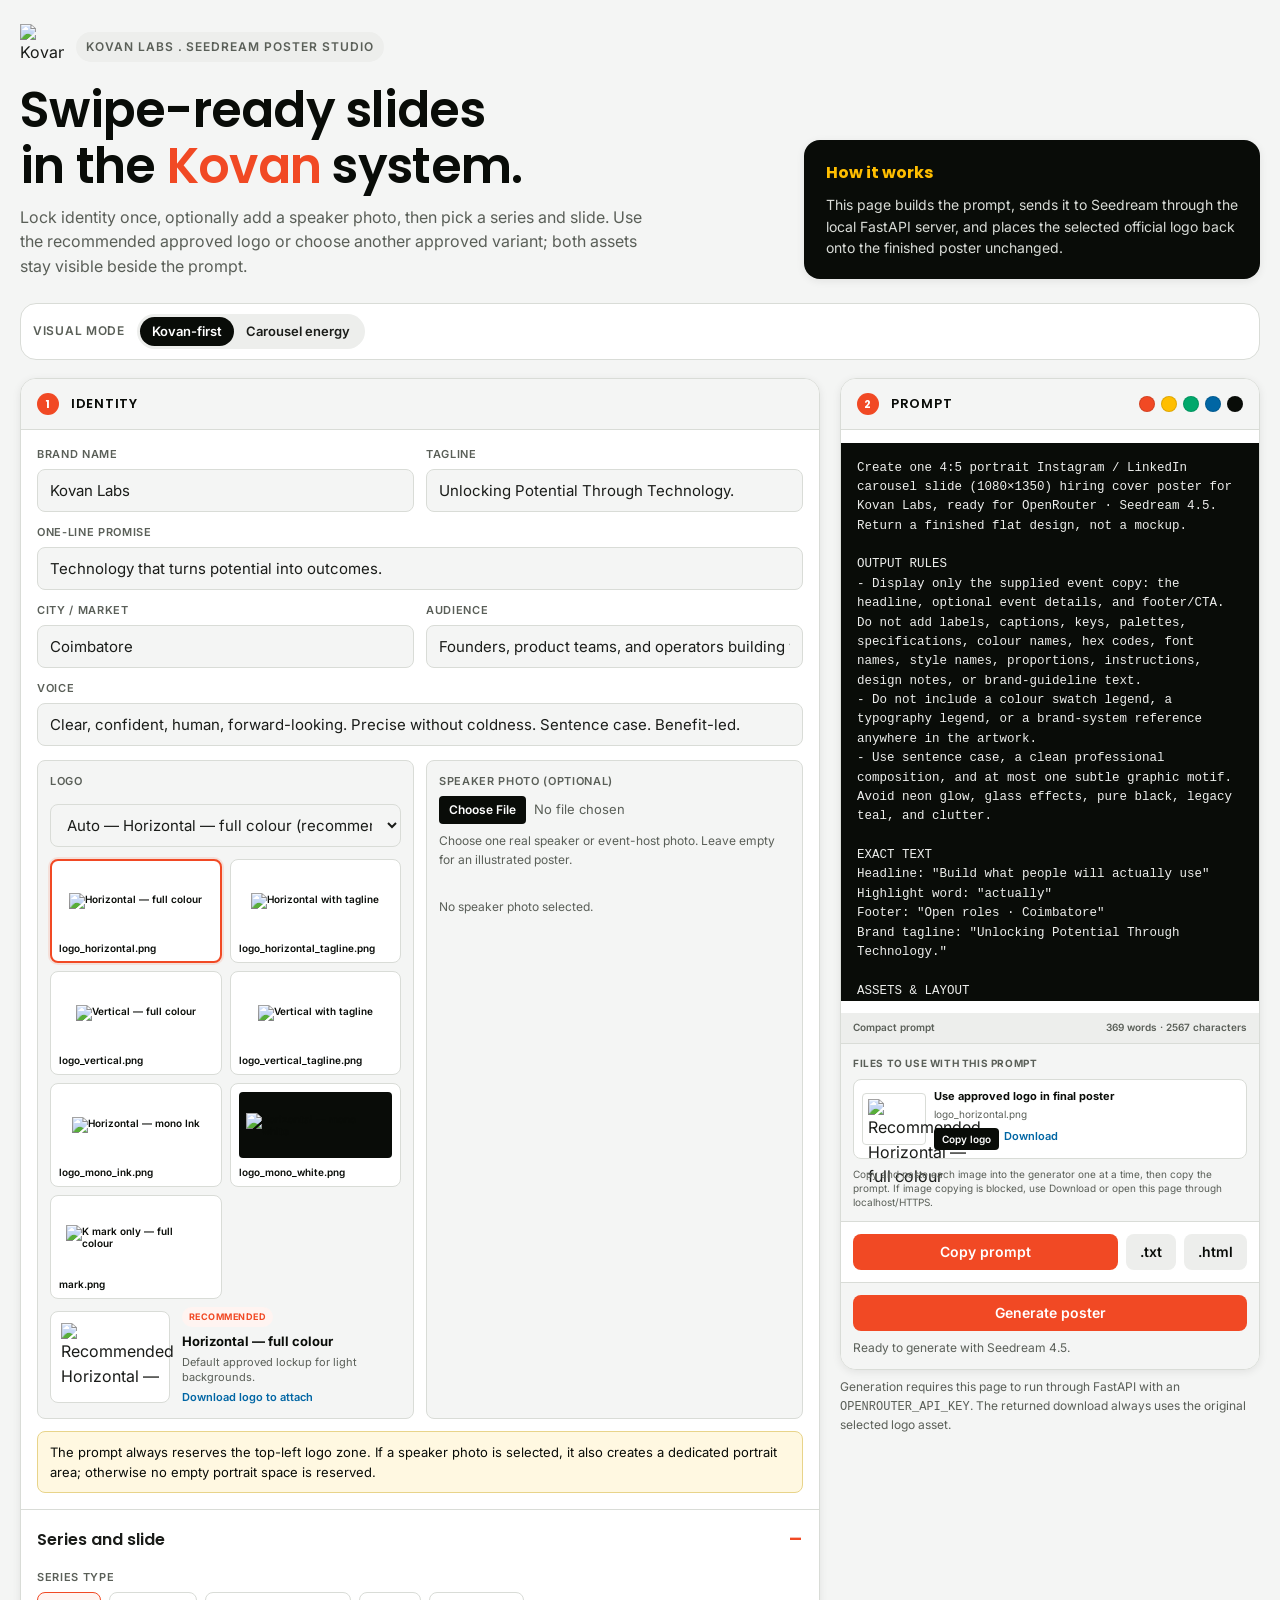
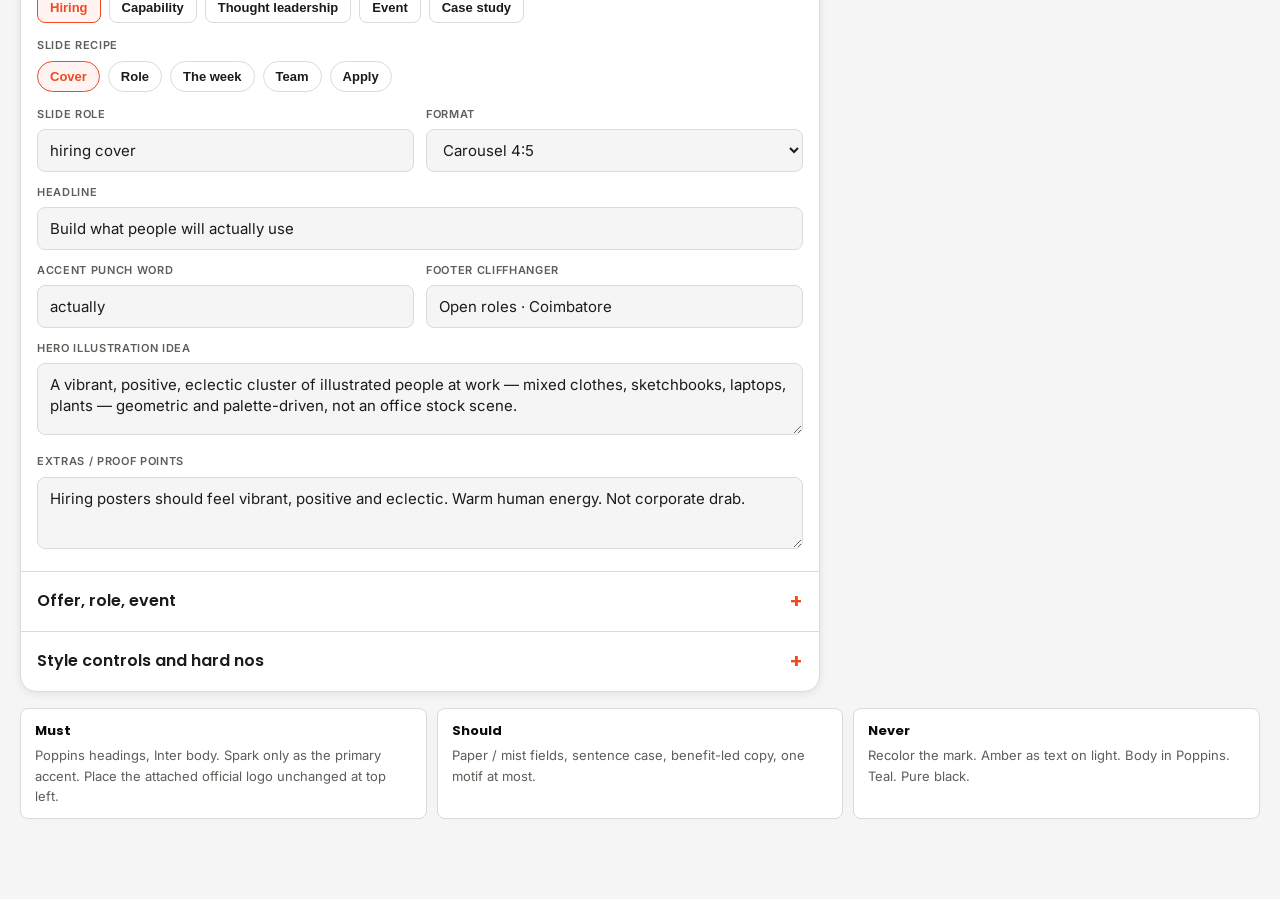
==== Kovan_PromptGen.html @ 09692da0 "Prevent Seedream from rendering brand specifications" ====
<!DOCTYPE html>
<html lang="en">
<head>
  <meta charset="UTF-8" />
  <meta name="viewport" content="width=device-width, initial-scale=1.0" />
  <title>Kovan Labs · Prompt Studio</title>
  <link rel="preconnect" href="https://fonts.googleapis.com" />
  <link rel="preconnect" href="https://fonts.gstatic.com" crossorigin />
  <link href="https://fonts.googleapis.com/css2?family=Inter:wght@400;500;600&family=Poppins:wght@600;700&display=swap" rel="stylesheet" />
  <style>
    :root {
      --spark:#F14924; --amber:#FFBE00; --jade:#00A86B; --cobalt:#0066A4;
      --ink:#090C08; --paper:#FFFFFF; --mist:#F4F5F4; --field:#EDEEEC;
      --line:#D9DCD7; --grey:#5A5F58; --greyl:#9AA09A; --body:#1A1C19;
      --radius-sm:4px; --radius-md:8px; --radius-lg:16px; --radius-pill:999px;
      --shadow:0 2px 8px rgba(9,12,8,0.08);
      --font-display:"Poppins","Segoe UI",system-ui,-apple-system,Arial,sans-serif;
      --font-body:"Inter","Segoe UI",system-ui,-apple-system,Arial,sans-serif;
    }
    * { box-sizing: border-box; }
    html, body { margin: 0; padding: 0; }
    body {
      font-family: var(--font-body);
      background: var(--mist);
      color: var(--body);
      line-height: 1.55;
      min-height: 100vh;
    }
    h1,h2,h3,h4 { font-family: var(--font-display); font-weight: 600; color: var(--ink); line-height: 1.15; letter-spacing: -0.015em; }
    .wrap { max-width: 1280px; margin: 0 auto; padding: 24px 20px 80px; }

    header.hero {
      display: grid;
      grid-template-columns: 1.5fr .9fr;
      gap: 24px;
      align-items: end;
      margin-bottom: 24px;
    }
    .brand-row { display: flex; align-items: center; gap: 12px; margin-bottom: 12px; }
    .brand-logo { width: 44px; height: 46px; display: block; object-fit: contain; flex: 0 0 auto; }
    .eyebrow {
      display: inline-flex; align-items: center; gap: 8px;
      background: var(--field); color: var(--grey);
      font-weight: 600; font-size: 12px; letter-spacing: .08em;
      text-transform: uppercase; padding: 6px 10px; border-radius: var(--radius-pill);
    }
    h1 { font-size: clamp(32px, 4.6vw, 49px); margin: 8px 0 10px; }
    h1 em { font-style: normal; color: var(--spark); }
    .lede { color: var(--grey); max-width: 640px; font-size: 16px; margin: 0; }
    .hero-card {
      background: var(--ink); color: var(--paper);
      border-radius: var(--radius-lg); padding: 20px 22px; box-shadow: var(--shadow);
    }
    .hero-card strong { color: var(--amber); font-family: var(--font-display); }
    .hero-card p { margin: 8px 0 0; color: #D9DCD7; font-size: 14px; }

    .mode-bar {
      display: flex; flex-wrap: wrap; gap: 8px; align-items: center;
      background: var(--paper); border: 1px solid var(--line);
      border-radius: var(--radius-lg); padding: 10px 12px; margin-bottom: 18px;
    }
    .mode-bar span.label { font-size: 12px; font-weight: 600; letter-spacing: .06em; text-transform: uppercase; color: var(--grey); margin-right: 4px; }
    .seg { display: inline-flex; background: var(--field); border-radius: var(--radius-pill); padding: 3px; }
    .seg button {
      border: 0; background: transparent; color: var(--body);
      font: 600 13px/1 var(--font-body); padding: 8px 12px;
      border-radius: var(--radius-pill); cursor: pointer;
    }
    .seg button.active { background: var(--ink); color: var(--paper); }

    .layout { display: grid; grid-template-columns: 1fr 420px; gap: 20px; align-items: start; }
    .panel {
      background: var(--paper); border: 1px solid var(--line);
      border-radius: var(--radius-lg); box-shadow: var(--shadow); overflow: hidden;
    }
    .panel-h {
      display: flex; justify-content: space-between; align-items: center;
      padding: 14px 16px; border-bottom: 1px solid var(--line); background: var(--mist);
    }
    .panel-h h2 { margin: 0; font-size: 13px; letter-spacing: .06em; text-transform: uppercase; }
    .step {
      background: var(--spark); color: var(--paper);
      width: 22px; height: 22px; border-radius: 50%;
      display: inline-grid; place-items: center;
      font-size: 11px; font-weight: 700; margin-right: 8px;
    }
    .body { padding: 16px; }
    .grid-2 { display: grid; grid-template-columns: 1fr 1fr; gap: 12px; }
    .grid-3 { display: grid; grid-template-columns: 1fr 1fr 1fr; gap: 12px; }
    .span-2 { grid-column: span 2; }

    label {
      display: block; font-size: 11px; font-weight: 600;
      letter-spacing: .06em; text-transform: uppercase; color: var(--grey); margin-bottom: 6px;
    }
    input[type="text"], input[type="url"], textarea, select {
      width: 100%; border: 1px solid var(--line); background: var(--mist);
      border-radius: var(--radius-md); padding: 10px 12px;
      font: 15px/1.4 var(--font-body); color: var(--body); outline: none;
    }
    textarea { min-height: 72px; resize: vertical; }
    input:focus, textarea:focus, select:focus { border-color: var(--cobalt); box-shadow: 0 0 0 3px rgba(0,102,164,.12); }

    .chips { display: flex; flex-wrap: wrap; gap: 8px; }
    .chip {
      border: 1px solid var(--line); background: var(--paper);
      border-radius: var(--radius-pill); padding: 7px 12px;
      font-size: 13px; font-weight: 600; cursor: pointer; color: var(--body);
    }
    .chip.active, .chip:hover { border-color: var(--spark); color: var(--spark); background: #FFF4F1; }
    .chip.series { border-radius: var(--radius-md); }

    details.section { border-top: 1px solid var(--line); }
    details.section > summary {
      list-style: none; cursor: pointer; padding: 14px 16px;
      font-family: var(--font-display); font-weight: 600; display: flex;
      justify-content: space-between; align-items: center;
    }
    details.section > summary::-webkit-details-marker { display: none; }
    details.section > summary::after { content: "+"; color: var(--spark); font-size: 20px; }
    details.section[open] > summary::after { content: "–"; }
    details.section .pad { padding: 0 16px 16px; }

    .sticky { position: sticky; top: 16px; }
    .prompt-box {
      background: var(--ink); color: #EDEEEC;
      padding: 16px; font-family: ui-monospace, SFMono-Regular, Menlo, Consolas, monospace;
      font-size: 12.5px; line-height: 1.55; white-space: pre-wrap;
      min-height: 360px; max-height: 62vh; overflow: auto;
    }
    .prompt-meta {
      display: flex; justify-content: space-between; gap: 12px; padding: 7px 12px;
      background: var(--field); color: var(--grey); font-size: 10px; font-weight: 600;
    }
    .actions { display: flex; gap: 8px; padding: 12px; border-top: 1px solid var(--line); background: var(--paper); }
    button.btn {
      border: 0; border-radius: var(--radius-md); padding: 11px 14px;
      font: 600 14px/1 var(--font-body); cursor: pointer;
    }
    .btn-primary { background: var(--spark); color: var(--paper); flex: 1; }
    .btn-ghost { background: var(--field); color: var(--ink); }
    .btn-primary.copied { background: var(--jade); }
    .hint { font-size: 12px; color: var(--grey); margin-top: 8px; }

    .swatches { display: flex; gap: 6px; }
    .swatch { width: 16px; height: 16px; border-radius: 50%; border: 1px solid rgba(9,12,8,.12); }
    .asset-grid { display: grid; grid-template-columns: 1fr 1fr; gap: 12px; margin-top: 14px; }
    .asset-card {
      border: 1px solid var(--line); background: var(--mist);
      border-radius: var(--radius-md); padding: 12px;
    }
    .asset-card input[type="file"] {
      width: 100%; font: 13px/1.4 var(--font-body); color: var(--grey);
    }
    .asset-card input[type="file"]::file-selector-button {
      border: 0; border-radius: var(--radius-sm); background: var(--ink);
      color: var(--paper); padding: 8px 10px; margin-right: 8px;
      font: 600 12px/1 var(--font-body); cursor: pointer;
    }
    .recommended-logo { display: grid; grid-template-columns: 120px 1fr; gap: 12px; margin-top: 8px; align-items: center; }
    .logo-select { margin-top: 8px; }
    .recommended-logo-preview {
      height: 92px; display: grid; place-items: center; padding: 10px;
      border: 1px solid var(--line); border-radius: var(--radius-md); background: var(--paper);
    }
    .recommended-logo-preview.dark { background: var(--ink); }
    .recommended-logo-preview img { display: block; max-width: 100%; max-height: 68px; object-fit: contain; }
    .logo-gallery {
      display: grid; grid-template-columns: repeat(2, minmax(0, 1fr));
      gap: 8px; margin-top: 12px;
    }
    .logo-card {
      min-width: 0; min-height: 104px; display: grid; grid-template-rows: 66px auto;
      gap: 7px; align-items: center; padding: 8px; border: 1px solid var(--line);
      border-radius: var(--radius-md); background: var(--paper); color: var(--ink);
      font: 600 10px/1.25 var(--font-body); text-align: left; cursor: pointer;
    }
    .logo-card:hover { border-color: var(--grey); }
    .logo-card.active { border: 2px solid var(--spark); padding: 7px; box-shadow: 0 0 0 2px rgba(241,73,36,.12); }
    .logo-card-visual {
      width: 100%; height: 66px; display: grid; place-items: center;
      padding: 7px; border-radius: var(--radius-sm); background: var(--paper); overflow: hidden;
    }
    .logo-card.dark .logo-card-visual { background: var(--ink); }
    .logo-card img { display: block; max-width: 100%; max-height: 52px; object-fit: contain; }
    .logo-card span { overflow-wrap: anywhere; }
    .recommended-logo-copy { display: grid; gap: 4px; }
    .recommended-logo-copy strong { color: var(--ink); font-size: 13px; }
    .recommended-logo-copy small { color: var(--grey); font-size: 11px; line-height: 1.35; }
    .asset-link { color: var(--cobalt); font-size: 11px; font-weight: 600; text-decoration: none; }
    .asset-link:hover { text-decoration: underline; }
    .recommendation-badge {
      width: fit-content; background: #FFF4F1; color: var(--spark); border-radius: var(--radius-pill);
      padding: 3px 7px; font-size: 9px; font-weight: 700; letter-spacing: .05em; text-transform: uppercase;
    }
    .asset-help { color: var(--grey); font-size: 12px; margin: 8px 0 0; }
    .asset-preview {
      display: flex; flex-wrap: wrap; gap: 8px; align-items: center;
      min-height: 48px; margin-top: 10px;
    }
    .asset-preview img {
      width: 64px; height: 48px; object-fit: contain; background: var(--paper);
      border: 1px solid var(--line); border-radius: var(--radius-sm); padding: 4px;
    }
    .asset-name {
      max-width: 180px; overflow: hidden; text-overflow: ellipsis;
      white-space: nowrap; font-size: 11px; color: var(--grey);
    }
    .asset-thumb { display: grid; gap: 3px; justify-items: start; }
    .clear-asset {
      border: 1px solid var(--line); background: var(--paper); color: var(--grey);
      border-radius: var(--radius-sm); padding: 7px 9px; margin-top: 8px;
      font: 600 11px/1 var(--font-body); cursor: pointer;
    }
    .clear-asset:hover { border-color: var(--spark); color: var(--spark); }
    .clear-asset[hidden] { display: none; }
    .prompt-assets { padding: 12px; background: var(--mist); border-top: 1px solid var(--line); }
    .prompt-assets-h { margin-bottom: 8px; color: var(--grey); font-size: 10px; font-weight: 700; letter-spacing: .06em; text-transform: uppercase; }
    .prompt-asset-row { display: grid; grid-template-columns: repeat(auto-fit, minmax(190px, 1fr)); gap: 8px; }
    .prompt-asset {
      display: grid; grid-template-columns: 64px 1fr; gap: 8px; align-items: center;
      min-width: 0; padding: 8px; background: var(--paper); border: 1px solid var(--line); border-radius: var(--radius-md);
    }
    .prompt-asset[hidden] { display: none; }
    .prompt-asset-preview {
      width: 64px; height: 52px; display: grid; place-items: center; padding: 5px;
      background: var(--paper); border: 1px solid var(--line); border-radius: var(--radius-sm);
    }
    .prompt-asset-preview.dark { background: var(--ink); }
    .prompt-asset-preview img { display: block; width: 100%; height: 100%; object-fit: contain; }
    .prompt-asset-copy { min-width: 0; display: grid; gap: 2px; }
    .prompt-asset-copy b { color: var(--ink); font-size: 11px; }
    .prompt-asset-copy span, .prompt-asset-copy small {
      overflow: hidden; text-overflow: ellipsis; white-space: nowrap; color: var(--grey); font-size: 10px;
    }
    .asset-actions { display: flex; flex-wrap: wrap; gap: 5px; margin-top: 3px; }
    .copy-image-btn {
      border: 0; border-radius: var(--radius-sm); background: var(--ink); color: var(--paper);
      padding: 6px 8px; font: 600 10px/1 var(--font-body); cursor: pointer;
    }
    .copy-image-btn.copied { background: var(--jade); }
    .copy-image-btn.failed { background: var(--spark); }
    .clipboard-hint { margin: 8px 0 0; color: var(--grey); font-size: 10px; line-height: 1.4; }
    .generate-panel { border-top: 1px solid var(--line); padding: 12px; background: var(--mist); }
    .generate-btn { width: 100%; }
    .generate-btn:disabled { opacity: .65; cursor: wait; }
    .generate-status { margin: 8px 0 0; color: var(--grey); font-size: 12px; }
    .generate-status.error { color: #B42318; }
    .generate-status.success { color: var(--cobalt); }
    .generated-result { margin-top: 12px; padding: 12px; border: 1px solid var(--line); border-radius: var(--radius-md); background: var(--paper); }
    .generated-result[hidden] { display: none; }
    .generated-result img { display: block; width: 100%; max-height: 65vh; object-fit: contain; background: var(--ink); border-radius: var(--radius-sm); }
    .generated-meta { margin-top: 8px; color: var(--grey); font-size: 11px; }
    .generated-actions { display: flex; gap: 8px; margin-top: 12px; }
    .generated-actions .btn { flex: 1; }
    .rules {
      display: grid; grid-template-columns: 1fr 1fr 1fr; gap: 10px; margin-top: 16px;
    }
    .rule {
      background: var(--paper); border: 1px solid var(--line); border-radius: var(--radius-md);
      padding: 12px 14px; font-size: 13px; color: var(--grey);
    }
    .rule b { display: block; color: var(--ink); font-family: var(--font-display); margin-bottom: 4px; }
    .notice {
      background: #FFF8E1; border: 1px solid #E8D48A; color: var(--ink);
      border-radius: var(--radius-md); padding: 10px 12px; font-size: 13px; margin-top: 12px;
    }

    body.energy { background:
      radial-gradient(900px 420px at 0% -10%, rgba(241,73,36,.10), transparent 50%),
      radial-gradient(700px 360px at 100% 0%, rgba(255,190,0,.14), transparent 46%),
      var(--mist);
    }

    @media (max-width: 980px) {
      header.hero, .layout, .grid-2, .grid-3, .rules, .asset-grid { grid-template-columns: 1fr; }
      .prompt-asset-row { grid-template-columns: 1fr; }
      .span-2 { grid-column: auto; }
      .sticky { position: static; }
    }
  </style>
</head>
<body>
  <div class="wrap">
    <header class="hero">
      <div>
        <div class="brand-row">
          <img class="brand-logo" src="/brand-assets/logo_vertical.png" alt="Kovan Labs" />
          <span class="eyebrow"> KOVAN LABS . Seedream poster studio</span>
        </div>
        <h1>Swipe-ready slides<br>in the <em>Kovan</em> system.</h1>
        <p class="lede">Lock identity once, optionally add a speaker photo, then pick a series and slide. Use the recommended approved logo or choose another approved variant; both assets stay visible beside the prompt.</p>
      </div>
      <div class="hero-card">
        <strong>How it works</strong>
        <p>This page builds the prompt, sends it to Seedream through the local FastAPI server, and places the selected official logo back onto the finished poster unchanged.</p>
      </div>
    </header>

    <div class="mode-bar">
      <span class="label">Visual mode</span>
      <div class="seg" id="modeSeg">
        <button type="button" class="active" data-mode="kovan">Kovan-first</button>
        <button type="button" data-mode="energy">Carousel energy</button>
      </div>
    </div>

    <div class="layout">
      <form id="studio" class="panel" autocomplete="off">
        <div class="panel-h"><h2><span class="step">1</span> Identity</h2></div>
        <div class="body">
          <div class="grid-2">
            <div>
              <label>Brand name</label>
              <input name="brand" type="text" value="Kovan Labs" />
            </div>
            <div>
              <label>Tagline</label>
              <input name="tagline" type="text" value="Unlocking Potential Through Technology." />
            </div>
            <div class="span-2">
              <label>One-line promise</label>
              <input name="promise" type="text" value="Technology that turns potential into outcomes." />
            </div>
            <div>
              <label>City / market</label>
              <input name="city" type="text" value="Coimbatore" />
            </div>
            <div>
              <label>Audience</label>
              <input name="audience" type="text" value="Founders, product teams, and operators building with technology" />
            </div>
            <div class="span-2">
              <label>Voice</label>
              <input name="personality" type="text" value="Clear, confident, human, forward-looking. Precise without coldness. Sentence case. Benefit-led." />
            </div>
          </div>
          <div class="asset-grid">
            <div class="asset-card">
              <label for="logoChoice">Logo</label>
              <select class="logo-select" id="logoChoice" name="logoChoice">
                <option value="auto">Auto recommendation</option>
                <option value="horizontal">Horizontal — full colour</option>
                <option value="horizontal-tagline">Horizontal with tagline — full colour</option>
                <option value="vertical">Vertical — full colour</option>
                <option value="vertical-tagline">Vertical with tagline — full colour</option>
                <option value="mono-ink">Horizontal — mono Ink</option>
                <option value="mono-white">Horizontal — mono white</option>
                <option value="mark">K mark only — full colour</option>
              </select>
              <div class="logo-gallery" id="logoGallery" aria-label="Approved Kovan Labs logos"></div>
              <div class="recommended-logo">
                <div class="recommended-logo-preview" id="recommendedLogoPreview">
                  <img id="recommendedLogoImage" alt="Recommended Kovan Labs logo" />
                </div>
                <div class="recommended-logo-copy">
                  <span class="recommendation-badge" id="logoSelectionBadge">Auto-selected</span>
                  <strong id="recommendedLogoName">Square logo</strong>
                  <small id="recommendedLogoReason">Best contrast on the light Kovan-first logo zone.</small>
                  <a class="asset-link" id="recommendedLogoDownload" download>Download logo to attach</a>
                </div>
              </div>
            </div>
            <div class="asset-card">
              <label for="speakerPhoto">Speaker photo (optional)</label>
              <input id="speakerPhoto" name="speakerPhoto" type="file" accept="image/*" />
              <p class="asset-help">Choose one real speaker or event-host photo. Leave empty for an illustrated poster.</p>
              <div class="asset-preview" id="speakerPreview"><span class="asset-help">No speaker photo selected.</span></div>
              <button class="clear-asset" id="clearSpeakerBtn" type="button" hidden>Remove speaker photo</button>
            </div>
          </div>
          <div class="notice">The prompt always reserves the top-left logo zone. If a speaker photo is selected, it also creates a dedicated portrait area; otherwise no empty portrait space is reserved.</div>
        </div>

        <details class="section" open>
          <summary>Series and slide</summary>
          <div class="pad">
            <label>Series type</label>
            <div class="chips" id="series"></div>
            <label style="margin-top:14px">Slide recipe</label>
            <div class="chips" id="presets"></div>
            <div class="grid-2" style="margin-top:14px">
              <div>
                <label>Slide role</label>
                <input name="role" type="text" />
              </div>
              <div>
                <label>Format</label>
                <select name="format">
                  <option value="4:5 portrait Instagram / LinkedIn carousel slide (1080×1350)">Carousel 4:5</option>
                  <option value="1:1 square LinkedIn / Instagram post (1080×1080)">Square 1:1</option>
                  <option value="9:16 vertical story / reel cover (1080×1920)">Story 9:16</option>
                  <option value="A3 portrait poster">Print poster</option>
                </select>
              </div>
              <div class="span-2">
                <label>Headline</label>
                <input name="headline" type="text" />
              </div>
              <div>
                <label>Accent punch word</label>
                <input name="punch" type="text" />
              </div>
              <div>
                <label>Footer cliffhanger</label>
                <input name="footer" type="text" />
              </div>
              <div class="span-2">
                <label>Hero illustration idea</label>
                <textarea name="illustration"></textarea>
              </div>
              <div class="span-2">
                <label>Extras / proof points</label>
                <textarea name="extras"></textarea>
              </div>
            </div>
          </div>
        </details>

        <details class="section">
          <summary>Offer, role, event</summary>
          <div class="pad">
            <div class="grid-2">
              <div><label>Role / product / case</label><input name="host" type="text" placeholder="Staff engineer · Coimbatore" /></div>
              <div><label>Date</label><input name="date" type="text" placeholder="12 September" /></div>
              <div><label>Time</label><input name="time" type="text" placeholder="4 PM IST" /></div>
              <div><label>Venue / workplace</label><input name="venue" type="text" placeholder="Kovan Labs, Coimbatore" /></div>
              <div><label>Offer / scarcity</label><input name="price" type="text" placeholder="Open roles · rolling" /></div>
              <div><label>URL / handle</label><input name="url" type="text" placeholder="kovanlabs.com" /></div>
              <div class="span-2"><label>Language</label>
                <select name="language">
                  <option value="English headlines only, sentence case">English only</option>
                  <option value="English headlines with a light South-Indian urban tone">English, South-Indian tone</option>
                  <option value="bilingual English + Tamil short phrases, still Latin-script safe for image models">English + Tamil phrases</option>
                </select>
              </div>
            </div>
          </div>
        </details>

        <details class="section">
          <summary>Style controls and hard nos</summary>
          <div class="pad">
            <div class="grid-2">
              <div>
                <label>Target tool</label>
                <select name="tool">
                  <option value="Grok Imagine">Grok Imagine</option>
                  <option value="ChatGPT / DALL·E">ChatGPT / DALL·E</option>
                  <option value="Midjourney">Midjourney</option>
                  <option value="Generic image model">Generic</option>
                  <option value="OpenRouter · Seedream 4.5" selected>OpenRouter · Seedream 4.5</option>
                </select>
              </div>
              <div>
                <label>Motif</label>
                <select name="motif">
                  <option value="low-opacity four-color dot-wave (sine of Spark, Amber, Jade, Cobalt dots) behind content">Dot-wave</option>
                  <option value="concentric Amber rings with a small Spark four-point starburst">Rings / sparkle</option>
                  <option value="geometric Ink emblem as a quiet editorial accent">Emblem</option>
                  <option value="one small Spark 4-point starburst as a highlight only">Single spark</option>
                  <option value="no motif — solid paper, mist or Ink panels only">None</option>
                </select>
              </div>
              <div class="span-2">
                <label>Hard nos</label>
                <input name="nos" type="text" value="no legacy teal, no pure black, no stock handshake, no lightbulb, no rocket, no neon glow, no glassmorphism, no photoreal crowd, no poster-on-a-wall mockup, no reconstructed or recolored logo" />
              </div>
            </div>
          </div>
        </details>
      </form>

      <aside class="sticky">
        <div class="panel">
          <div class="panel-h">
            <h2><span class="step">2</span> Prompt</h2>
            <div class="swatches">
              <div class="swatch" style="background:#F14924"></div>
              <div class="swatch" style="background:#FFBE00"></div>
              <div class="swatch" style="background:#00A86B"></div>
              <div class="swatch" style="background:#0066A4"></div>
              <div class="swatch" style="background:#090C08"></div>
            </div>
          </div>
          <pre class="prompt-box" id="output">Fill the form to generate a prompt.</pre>
          <div class="prompt-meta"><span>Compact prompt</span><span id="promptStats" aria-live="polite"></span></div>
          <div class="prompt-assets">
            <div class="prompt-assets-h">Files to use with this prompt</div>
            <div class="prompt-asset-row">
              <div class="prompt-asset">
                <div class="prompt-asset-preview" id="promptLogoPreview"><img id="promptLogoImage" alt="Recommended logo" /></div>
                <div class="prompt-asset-copy">
                  <b>Use approved logo in final poster</b>
                  <span id="promptLogoName">kovan_logo_square.jpg</span>
                  <div class="asset-actions">
                    <button class="copy-image-btn" id="copyLogoBtn" type="button">Copy logo</button>
                    <a class="asset-link" id="promptLogoDownload" download>Download</a>
                  </div>
                </div>
              </div>
              <div class="prompt-asset" id="promptSpeakerAsset" hidden>
                <div class="prompt-asset-preview"><img id="promptSpeakerImage" alt="Selected speaker" /></div>
                <div class="prompt-asset-copy">
                  <b>Attach to image model</b>
                  <span id="promptSpeakerName"></span>
                  <div class="asset-actions">
                    <button class="copy-image-btn" id="copySpeakerBtn" type="button">Copy speaker</button>
                  </div>
                </div>
              </div>
            </div>
            <p class="clipboard-hint">Copy and paste each image into the generator one at a time, then copy the prompt. If image copying is blocked, use Download or open this page through localhost/HTTPS.</p>
          </div>
          <div class="actions">
            <button type="button" class="btn btn-primary" id="copyBtn">Copy prompt</button>
            <button type="button" class="btn btn-ghost" id="downloadBtn">.txt</button>
            <button type="button" class="btn btn-ghost" id="pageBtn">.html</button>
          </div>
          <div class="generate-panel">
            <button type="button" class="btn btn-primary generate-btn" id="generateBtn">Generate poster</button>
            <p class="generate-status" id="generateStatus" role="status" aria-live="polite">Ready to generate with Seedream 4.5.</p>
            <div class="generated-result" id="generatedResult" hidden>
              <img id="generatedPoster" alt="Generated Kovan Labs poster" />
              <div class="generated-meta" id="generatedMeta"></div>
              <div class="generated-actions">
                <button type="button" class="btn btn-primary" id="downloadPosterBtn">Download PNG</button>
                <button type="button" class="btn btn-ghost" id="regenerateBtn">Generate again</button>
              </div>
            </div>
          </div>
        </div>
        <p class="hint">Generation requires this page to run through FastAPI with an <code>OPENROUTER_API_KEY</code>. The returned download always uses the original selected logo asset.</p>
      </aside>
    </div>

    <div class="rules">
      <div class="rule"><b>Must</b>Poppins headings, Inter body. Spark only as the primary accent. Place the attached official logo unchanged at top left.</div>
      <div class="rule"><b>Should</b>Paper / mist fields, sentence case, benefit-led copy, one motif at most.</div>
      <div class="rule"><b>Never</b>Recolor the mark. Amber as text on light. Body in Poppins. Teal. Pure black.</div>
    </div>
  </div>

  <script>
    const embeddedLogos = Object.freeze({
      "square-light": "[data-uri]",
      "horizontal-white": "[data-uri]",
      "vertical-white": "[data-uri]"
    });

    const logoInventory = {
      "horizontal": {
        file: "logo_horizontal.png",
        name: "Horizontal — full colour",
        reason: "Default approved lockup for light backgrounds.",
        use: "a clean Paper #FFFFFF zone",
        dark: false,
        sourceUrl: "/brand-assets/logo_horizontal.png"
      },
      "horizontal-tagline": {
        file: "logo_horizontal_tagline.png",
        name: "Horizontal with tagline",
        reason: "Approved lockup for covers, footers, and formal uses.",
        use: "a clean Paper #FFFFFF zone",
        dark: false,
        sourceUrl: "/brand-assets/logo_horizontal_tagline.png"
      },
      "vertical": {
        file: "logo_vertical.png",
        name: "Vertical — full colour",
        reason: "Approved lockup for square and centred contexts.",
        use: "a clean Paper #FFFFFF zone",
        dark: false,
        sourceUrl: "/brand-assets/logo_vertical.png"
      },
      "vertical-tagline": {
        file: "logo_vertical_tagline.png",
        name: "Vertical with tagline",
        reason: "Approved vertical lockup with the brand tagline.",
        use: "a clean Paper #FFFFFF zone",
        dark: false,
        sourceUrl: "/brand-assets/logo_vertical_tagline.png"
      },
      "mono-ink": {
        file: "logo_mono_ink.png",
        name: "Horizontal — mono Ink",
        reason: "Approved single-colour lockup when full colour cannot be used.",
        use: "a clean Paper #FFFFFF zone",
        dark: false,
        sourceUrl: "/brand-assets/logo_mono_ink.png"
      },
      "mono-white": {
        file: "logo_mono_white.png",
        name: "Horizontal — mono white",
        reason: "Approved white lockup for Ink or dark backgrounds.",
        use: "a clean Ink #090C08 zone",
        dark: true,
        sourceUrl: "/brand-assets/logo_mono_white.png"
      },
      "mark": {
        file: "mark.png",
        name: "K mark only — full colour",
        reason: "Approved mark for compact spaces.",
        use: "a clean Paper #FFFFFF zone",
        dark: false,
        sourceUrl: "/brand-assets/mark.png"
      }
    };

    const seriesPack = {
      hiring: {
        label: "Hiring",
        energy: true,
        presets: [
          { id: "h-cover", label: "Cover", role: "hiring cover",
            headline: "Build what people will actually use", punch: "actually",
            footer: "Open roles · Coimbatore",
            illustration: "A vibrant, positive, eclectic cluster of illustrated people at work — mixed clothes, sketchbooks, laptops, plants — geometric and palette-driven, not an office stock scene.",
            extras: "Hiring posters should feel vibrant, positive and eclectic. Warm human energy. Not corporate drab." },
          { id: "h-role", label: "Role", role: "role snapshot",
            headline: "Staff engineer who ships with the team", punch: "ships",
            footer: "What the week looks like",
            illustration: "Illustrated engineer at a standing desk, cable-tidy geometry, small Spark starburst on a shipping ticket.",
            extras: "Vibrant, positive, eclectic hiring energy." },
          { id: "h-week", label: "The week", role: "culture",
            headline: "Mornings on the problem. Afternoons on the craft.", punch: "craft",
            footer: "Who you'll sit with",
            illustration: "Split day: mist panel with sketches in the morning, amber ticket of a shipped build in the afternoon.",
            extras: "Vibrant, positive, eclectic." },
          { id: "h-people", label: "Team", role: "team",
            headline: "A small room with a high bar and a kind floor", punch: "kind",
            footer: "How to apply",
            illustration: "Three illustrated colleagues around a low table, mixed ages and styles, no photoreal faces.",
            extras: "Vibrant, positive, eclectic hiring poster." },
          { id: "h-cta", label: "Apply", role: "hiring CTA",
            headline: "If this sounds like your kind of room, write to us", punch: "write",
            footer: "kovanlabs.com/careers",
            illustration: "Typographic slide with a single flying ticket and a Spark starburst. No crowd.",
            extras: "Vibrant, positive, eclectic. URL large." }
        ]
      },
      capability: {
        label: "Capability",
        presets: [
          { id: "c-cover", label: "Cover", role: "capability cover",
            headline: "Turn a messy workflow into a system you can run", punch: "system",
            footer: "How we work",
            illustration: "Geometric assembly of modules locking into a clean path. Palette-only. No generic cloud icons.",
            extras: "" },
          { id: "c-problem", label: "Problem", role: "problem",
            headline: "Most teams drown in tools and still miss the decision", punch: "decision",
            footer: "What we change",
            illustration: "Illustrated operator facing a wall of muted grey panels; one Spark panel is the decision.",
            extras: "" },
          { id: "c-approach", label: "Approach", role: "approach",
            headline: "We design the loop, then we build the product inside it", punch: "loop",
            footer: "What you leave with",
            illustration: "Quiet Ink emblem and a circular loop of four tiles echoing the mark.",
            extras: "" },
          { id: "c-proof", label: "Proof", role: "proof",
            headline: "Weeks, not quarters, to something people can touch", punch: "touch",
            footer: "See a case",
            illustration: "Hand holding a simple device frame with a geometric K-adjacent interface. Flat, not a 3D mockup.",
            extras: "" }
        ]
      },
      thought: {
        label: "Thought leadership",
        presets: [
          { id: "t-hook", label: "Hook", role: "opener",
            headline: "AI is not the product. The decision is.", punch: "decision",
            footer: "A point of view from Coimbatore",
            illustration: "Illustrated person looking through a simple geometric lens toward a single Spark tile.",
            extras: "" },
          { id: "t-tension", label: "Tension", role: "tension",
            headline: "More model does not mean more clarity", punch: "clarity",
            footer: "What we do instead",
            illustration: "Stacked grey bars of 'more' crossed by one short Ink line labeled by composition as the point.",
            extras: "" },
          { id: "t-insight", label: "Insight", role: "insight",
            headline: "Lock the outcome before you pick the stack", punch: "outcome",
            footer: "A practice you can steal",
            illustration: "Amber ticket stamped over a mist field. Restrained motif.",
            extras: "" },
          { id: "t-close", label: "Close", role: "close",
            headline: "Potential only counts when it ships", punch: "ships",
            footer: "Unlocking Potential Through Technology.",
            illustration: "Rings / sparkle field at low opacity. Plenty of paper.",
            extras: "Tagline with the period." }
        ]
      },
      event: {
        label: "Event",
        presets: [
          { id: "e-cover", label: "Cover", role: "event cover",
            headline: "A working session, not a keynote marathon", punch: "working",
            footer: "Limited seats · Coimbatore",
            illustration: "Illustrated host at a simple table with a laptop and water glass. Color blocks, not a stage photo.",
            extras: "Date, venue and URL on the footer." },
          { id: "e-who", label: "Who", role: "audience",
            headline: "Built for people who have to take it back to work on Monday", punch: "Monday",
            footer: "What's on the table",
            illustration: "Illustrated attendee with a notebook, walking. Motion as simple geometric dashes.",
            extras: "" },
          { id: "e-agenda", label: "Agenda", role: "agenda",
            headline: "One problem. Three hours. A thing you can reuse.", punch: "reuse",
            footer: "Meet the room",
            illustration: "Three stacked mist cards, one Spark underline on the last.",
            extras: "" },
          { id: "e-cta", label: "Save a seat", role: "registration",
            headline: "Save your seat in Coimbatore", punch: "seat",
            footer: "One last step",
            illustration: "Giant typographic date and time on an Ink field. Amber footer bar.",
            extras: "Scarcity line." }
        ]
      },
      casestudy: {
        label: "Case study",
        presets: [
          { id: "s-cover", label: "Cover", role: "case cover",
            headline: "From a stalled ops queue to a daily decision loop", punch: "daily",
            footer: "A Kovan Labs build",
            illustration: "Before / after as two geometric panels — cluttered field vs. a short Jade path.",
            extras: "Client unnamed unless provided." },
          { id: "s-challenge", label: "Challenge", role: "challenge",
            headline: "The work was happening. The signal was not.", punch: "signal",
            footer: "What we built",
            illustration: "Illustrated operator lost in grey tickets; one Cobalt ticket circled.",
            extras: "" },
          { id: "s-build", label: "Build", role: "build",
            headline: "We shipped the loop the team would actually open", punch: "open",
            footer: "What moved",
            illustration: "Simple product frames in a row, Spark on the active one.",
            extras: "" },
          { id: "s-result", label: "Result", role: "result",
            headline: "Same team. Faster calls. Fewer tools in the way.", punch: "Faster",
            footer: "Want a look at the method?",
            illustration: "Quiet Jade growth mark and a short numeral reserved as a type overlay.",
            extras: "Do not invent fake metrics." }
        ]
      }
    };

    const form = document.getElementById("studio");
    const output = document.getElementById("output");
    const promptStats = document.getElementById("promptStats");
    const seriesWrap = document.getElementById("series");
    const presetWrap = document.getElementById("presets");
    let currentSeries = "hiring";
    let currentPresetId = "h-cover";
    let visualMode = "kovan";
    let logoChoice = "auto";
    let speakerPhoto = null;
    let speakerObjectUrl = "";

    const speakerInput = document.getElementById("speakerPhoto");
    const logoChoiceSelect = document.getElementById("logoChoice");
    const logoGallery = document.getElementById("logoGallery");
    const logoSelectionBadge = document.getElementById("logoSelectionBadge");
    const speakerPreview = document.getElementById("speakerPreview");
    const clearSpeakerBtn = document.getElementById("clearSpeakerBtn");
    const recommendedLogoPreview = document.getElementById("recommendedLogoPreview");
    const recommendedLogoImage = document.getElementById("recommendedLogoImage");
    const recommendedLogoName = document.getElementById("recommendedLogoName");
    const recommendedLogoReason = document.getElementById("recommendedLogoReason");
    const recommendedLogoDownload = document.getElementById("recommendedLogoDownload");
    const promptLogoPreview = document.getElementById("promptLogoPreview");
    const promptLogoImage = document.getElementById("promptLogoImage");
    const promptLogoName = document.getElementById("promptLogoName");
    const promptLogoDownload = document.getElementById("promptLogoDownload");
    const promptSpeakerAsset = document.getElementById("promptSpeakerAsset");
    const promptSpeakerImage = document.getElementById("promptSpeakerImage");
    const promptSpeakerName = document.getElementById("promptSpeakerName");
    const copyLogoBtn = document.getElementById("copyLogoBtn");
    const copySpeakerBtn = document.getElementById("copySpeakerBtn");
    const generateBtn = document.getElementById("generateBtn");
    const regenerateBtn = document.getElementById("regenerateBtn");
    const generateStatus = document.getElementById("generateStatus");
    const generatedResult = document.getElementById("generatedResult");
    const generatedPoster = document.getElementById("generatedPoster");
    const generatedMeta = document.getElementById("generatedMeta");
    const downloadPosterBtn = document.getElementById("downloadPosterBtn");
    let compositedPosterDataUrl = "";

    function field(name) {
      const el = form.elements[name];
      return el ? String(el.value || "").trim() : "";
    }

    function autoRecommendedLogoKey() {
      return visualMode === "energy" ? "horizontal-tagline" : "horizontal";
    }

    function activeLogo() {
      const key = logoChoice === "auto" ? autoRecommendedLogoKey() : logoChoice;
      return logoInventory[key] || logoInventory[autoRecommendedLogoKey()];
    }

    function updateRecommendedLogo() {
      const recommended = logoInventory[autoRecommendedLogoKey()];
      const logo = activeLogo();
      logoChoiceSelect.options[0].textContent = `Auto — ${recommended.name} (recommended)`;
      [recommendedLogoPreview, promptLogoPreview].forEach(el => el.classList.toggle("dark", logo.dark));
      [recommendedLogoImage, promptLogoImage].forEach(image => {
        image.src = logo.sourceUrl || logo.dataUri;
        image.alt = `${logoChoice === "auto" ? "Recommended" : "Selected"} ${logo.name}`;
      });
      logoSelectionBadge.textContent = logoChoice === "auto" ? "Recommended" : "Manual choice";
      recommendedLogoName.textContent = logo.name;
      recommendedLogoReason.textContent = logoChoice === "auto"
        ? logo.reason
        : `Selected manually. Auto recommendation: ${recommended.name}.`;
      promptLogoName.textContent = logo.file;
      [recommendedLogoDownload, promptLogoDownload].forEach(link => {
        link.href = logo.sourceUrl || logo.dataUri;
        link.download = logo.file;
      });
      renderLogoGallery();
    }

    function renderLogoGallery() {
      const selectedKey = logoChoice === "auto" ? autoRecommendedLogoKey() : logoChoice;
      logoGallery.innerHTML = "";
      Object.entries(logoInventory).forEach(([key, logo]) => {
        const card = document.createElement("button");
        card.type = "button";
        card.className = `logo-card${logo.dark ? " dark" : ""}${key === selectedKey ? " active" : ""}`;
        card.setAttribute("aria-pressed", key === selectedKey ? "true" : "false");
        card.title = `Select ${logo.file}`;

        const visual = document.createElement("span");
        visual.className = "logo-card-visual";
        const image = document.createElement("img");
        image.src = logo.sourceUrl;
        image.alt = logo.name;
        visual.appendChild(image);

        const label = document.createElement("span");
        label.textContent = logo.file;
        card.append(visual, label);
        card.addEventListener("click", () => {
          logoChoice = key;
          logoChoiceSelect.value = key;
          render();
        });
        logoGallery.appendChild(card);
      });
    }

    async function imageAsPngBlob(image) {
      if (!image.complete || !image.naturalWidth) await image.decode();
      const canvas = document.createElement("canvas");
      canvas.width = image.naturalWidth;
      canvas.height = image.naturalHeight;
      const context = canvas.getContext("2d");
      context.drawImage(image, 0, 0);
      return new Promise((resolve, reject) => {
        canvas.toBlob(blob => blob ? resolve(blob) : reject(new Error("Image conversion failed")), "image/png");
      });
    }

    async function copyImage(image, button, idleLabel) {
      button.disabled = true;
      button.textContent = "Copying…";
      button.classList.remove("copied", "failed");
      try {
        if (!window.ClipboardItem || !navigator.clipboard?.write) throw new Error("Image clipboard unavailable");
        const blob = await imageAsPngBlob(image);
        await navigator.clipboard.write([new ClipboardItem({ "image/png": blob })]);
        button.textContent = "Copied";
        button.classList.add("copied");
      } catch (error) {
        button.textContent = "Copy blocked";
        button.classList.add("failed");
        button.title = "This browser blocked image copying. Use the Download link or open the page on localhost/HTTPS.";
      } finally {
        setTimeout(() => {
          button.disabled = false;
          button.textContent = idleLabel;
          button.classList.remove("copied", "failed");
        }, 1800);
      }
    }

    function cleanFileName(file) {
      return file.name.replace(/[\r\n]/g, " ");
    }

    function renderSpeakerPreview() {
      if (speakerObjectUrl) URL.revokeObjectURL(speakerObjectUrl);
      speakerObjectUrl = "";
      speakerPreview.replaceChildren();
      if (!speakerPhoto) {
        speakerPreview.innerHTML = '<span class="asset-help">No speaker photo selected.</span>';
        clearSpeakerBtn.hidden = true;
        promptSpeakerAsset.hidden = true;
        promptSpeakerImage.removeAttribute("src");
        promptSpeakerName.textContent = "";
        return;
      }

      const item = document.createElement("div");
      item.className = "asset-thumb";
      const image = document.createElement("img");
      speakerObjectUrl = URL.createObjectURL(speakerPhoto);
      image.src = speakerObjectUrl;
      image.alt = "Selected speaker photo preview";
      const name = document.createElement("span");
      name.className = "asset-name";
      name.textContent = cleanFileName(speakerPhoto);
      item.append(image, name);
      speakerPreview.appendChild(item);
      promptSpeakerImage.src = speakerObjectUrl;
      promptSpeakerName.textContent = cleanFileName(speakerPhoto);
      promptSpeakerAsset.hidden = false;
      clearSpeakerBtn.hidden = false;
    }

    function readPromptState() {
      const promise = field("promise");
      return {
        brand: field("brand") || "Kovan Labs",
        tagline: field("tagline") || "Unlocking Potential Through Technology.",
        promise,
        city: field("city") || "Coimbatore",
        audience: field("audience"),
        personality: field("personality"),
        role: field("role") || "carousel slide",
        format: field("format"),
        headline: field("headline") || promise,
        punch: field("punch") || "potential",
        footer: field("footer") || "Swipe",
        illustration: field("illustration"),
        extras: field("extras"),
        host: field("host"),
        date: field("date"),
        time: field("time"),
        venue: field("venue"),
        price: field("price"),
        url: field("url"),
        language: field("language"),
        tool: field("tool"),
        motif: field("motif"),
        nos: field("nos"),
        seriesKey: currentSeries,
        seriesLabel: seriesPack[currentSeries].label,
        visualMode,
        logo: activeLogo(),
        speakerName: speakerPhoto ? cleanFileName(speakerPhoto) : ""
      };
    }

    function buildContentBlock(state) {
      const exactText = [
        `Headline: "${state.headline}"`,
        `Highlight word: "${state.punch}"`,
        `Footer: "${state.footer}"`,
        state.tagline && `Brand tagline: "${state.tagline}"`
      ].filter(Boolean);
      const details = [
        state.host && `Subject / role: ${state.host}`,
        state.date && `Date: ${state.date}`,
        state.time && `Time: ${state.time}`,
        state.venue && `Venue / workplace: ${state.venue}`,
        state.price && `Offer / scarcity: ${state.price}`,
        state.url && `URL / handle: ${state.url}`
      ].filter(Boolean);
      return `EXACT TEXT
${exactText.concat(details).join("\n")}`;
    }

    function buildAssetLayoutBlock(state) {
      const speakerRule = state.speakerName
        ? `- Speaker: place the attached "${state.speakerName}" on the right, using about 35–40% of the canvas. Preserve identity and natural proportions; keep the face clear and do not overlap the logo, headline or footer.`
        : "- No speaker photo is supplied. Do not reserve a portrait frame, silhouette or empty photo area.";
      return `ASSETS & LAYOUT
- Leave a clean, completely blank top-left logo safe zone approximately 28% of the canvas wide and 18% high. Nothing may sit behind, under, beside, or overlap this zone—not text, pills, borders, shapes, motifs, or illustrations.
- Do not render a logo, company name, wordmark, initials, symbol, placeholder, or brand mark anywhere. The original approved logo is composited after generation.
${speakerRule}
- Keep the headline left/center and footer/CTA at the bottom within safe margins. Return finished poster artwork with the speaker placed when supplied.`;
    }

    function buildStyleBlock(state) {
      const palette = state.visualMode === "energy"
        ? "Campaign energy: a confident dark or light field, strong near-black or white display text, one vivid warm orange-red accent, and no more than two restrained supporting accents."
        : "Kovan-first: a calm warm-white or soft-grey field, dark readable structure, one vivid warm orange-red accent, and no more than two restrained supporting accents.";
      const people = state.speakerName
        ? "The supplied speaker is the only photographic person; simplify supporting character artwork."
        : "If people appear, use flat, geometric contemporary illustration only.";
      const direction = state.extras ? ` Direction: ${state.extras}` : "";
      return `STYLE
${palette}
Bold sentence-case geometric sans-serif heading; simple sans-serif supporting text. ${state.language}. Keep copy brief and legible.
Hero: ${state.illustration || "one clear visual that supports the headline."}
Motif: ${state.motif}. ${people}${direction}`;
    }

    function buildBrandRulesBlock() {
      return `OUTPUT RULES
- Display only the supplied event copy: the headline, optional event details, and footer/CTA. Do not add labels, captions, keys, palettes, specifications, colour names, hex codes, font names, style names, proportions, instructions, design notes, or brand-guideline text.
- Do not include a colour swatch legend, a typography legend, or a brand-system reference anywhere in the artwork.
- Use sentence case, a clean professional composition, and at most one subtle graphic motif. Avoid neon glow, glass effects, pure black, legacy teal, and clutter.`;
    }

    function compactAvoidList(value) {
      return value.split(",")
        .map(rule => rule.trim().replace(/^no\s+/i, ""))
        .filter(Boolean)
        .filter(rule => !/poster-on-a-wall mockup|reconstructed or recolored logo/i.test(rule))
        .join(", ");
    }

    function buildContextBlock(state) {
      const defaults = {
        promise: "Technology that turns potential into outcomes.",
        city: "Coimbatore",
        audience: "Founders, product teams, and operators building with technology",
        personality: "Clear, confident, human, forward-looking. Precise without coldness. Sentence case. Benefit-led."
      };
      const changed = [
        state.promise !== defaults.promise && state.promise && `Promise: ${state.promise}`,
        state.city !== defaults.city && state.city && `Market: ${state.city}`,
        state.audience !== defaults.audience && state.audience && `Audience: ${state.audience}`,
        state.personality !== defaults.personality && state.personality && `Voice: ${state.personality}`
      ].filter(Boolean);
      return changed.length ? `CUSTOM CONTEXT\n${changed.join(" | ")}` : "";
    }

    function buildPrompt(state) {
      const avoid = [
        compactAvoidList(state.nos),
        "tiny/unreadable text, clutter, watermarks, invented facts/metrics, misspelled supplied text"
      ].filter(Boolean).join(", ");
      const sections = [
        `Create one ${state.format} ${state.role} poster for ${state.brand}, ready for ${state.tool}. Return a finished flat design, not a mockup.`,
        buildContextBlock(state),
        buildBrandRulesBlock(),
        buildContentBlock(state),
        buildAssetLayoutBlock(state),
        buildStyleBlock(state),
        `AVOID\n${avoid}.`
      ];
      return sections.filter(Boolean).join("\n\n").replace(/\n{3,}/g, "\n\n").trim();
    }

    function applyPreset(p) {
      currentPresetId = p.id;
      form.elements.role.value = p.role;
      form.elements.headline.value = p.headline;
      form.elements.punch.value = p.punch;
      form.elements.footer.value = p.footer;
      form.elements.illustration.value = p.illustration;
      form.elements.extras.value = p.extras || "";
      [...presetWrap.querySelectorAll(".chip")].forEach(c => c.classList.toggle("active", c.dataset.id === p.id));
      render();
    }

    function renderSeries() {
      seriesWrap.innerHTML = "";
      Object.entries(seriesPack).forEach(([key, s]) => {
        const b = document.createElement("button");
        b.type = "button";
        b.className = "chip series" + (key === currentSeries ? " active" : "");
        b.textContent = s.label;
        b.addEventListener("click", () => {
          currentSeries = key;
          renderSeries();
          renderPresets(true);
        });
        seriesWrap.appendChild(b);
      });
    }

    function renderPresets(reset) {
      const list = seriesPack[currentSeries].presets;
      presetWrap.innerHTML = "";
      list.forEach((p, i) => {
        const b = document.createElement("button");
        b.type = "button";
        b.className = "chip" + ((reset && i === 0) || p.id === currentPresetId ? " active" : "");
        b.dataset.id = p.id;
        b.textContent = p.label;
        b.addEventListener("click", () => applyPreset(p));
        presetWrap.appendChild(b);
      });
      applyPreset(reset ? list[0] : (list.find(p => p.id === currentPresetId) || list[0]));
    }

    function render() {
      if (compositedPosterDataUrl) {
        compositedPosterDataUrl = "";
        generatedResult.hidden = true;
        setGenerationStatus("Inputs changed. Generate again to refresh the poster.");
      }
      updateRecommendedLogo();
      const prompt = buildPrompt(readPromptState());
      const words = prompt.match(/\S+/g)?.length || 0;
      output.textContent = prompt;
      promptStats.textContent = `${words} words · ${prompt.length} characters`;
    }

    function aspectRatioForFormat(value) {
      if (value.startsWith("4:5")) return "4:5";
      if (value.startsWith("1:1")) return "1:1";
      if (value.startsWith("9:16")) return "9:16";
      return "3:4";
    }

    function loadImage(src) {
      return new Promise((resolve, reject) => {
        const image = new Image();
        image.onload = () => resolve(image);
        image.onerror = () => reject(new Error("Could not load generated image or logo."));
        image.src = src;
      });
    }

    async function compositePoster(generatedDataUrl) {
      const logo = activeLogo();
      const [poster, logoImage] = await Promise.all([loadImage(generatedDataUrl), loadImage(logo.sourceUrl || logo.dataUri)]);
      const canvas = document.createElement("canvas");
      canvas.width = poster.naturalWidth;
      canvas.height = poster.naturalHeight;
      const context = canvas.getContext("2d");
      context.drawImage(poster, 0, 0);

      const margin = Math.max(24, Math.round(canvas.width * 0.035));
      const maxLogoWidth = Math.round(canvas.width * 0.22);
      const maxLogoHeight = Math.round(canvas.height * 0.11);
      const scale = Math.min(
        1,
        maxLogoWidth / logoImage.naturalWidth,
        maxLogoHeight / logoImage.naturalHeight
      );
      const drawWidth = Math.round(logoImage.naturalWidth * scale);
      const drawHeight = Math.round(logoImage.naturalHeight * scale);
      // One logo tile is approximately one third of the lockup's shorter edge.
      const clearSpace = Math.max(12, Math.round(Math.min(drawWidth, drawHeight) / 3));
      const drawX = margin;
      const drawY = margin;
      context.fillStyle = logo.dark ? "#090C08" : "#FFFFFF";
      context.fillRect(
        Math.max(0, drawX - clearSpace),
        Math.max(0, drawY - clearSpace),
        drawWidth + clearSpace * 2,
        drawHeight + clearSpace * 2
      );
      context.imageSmoothingEnabled = true;
      context.imageSmoothingQuality = "high";
      context.drawImage(logoImage, drawX, drawY, drawWidth, drawHeight);
      return canvas.toDataURL("image/png");
    }

    function setGenerationStatus(message, state = "") {
      generateStatus.textContent = message;
      generateStatus.className = `generate-status${state ? ` ${state}` : ""}`;
    }

    async function generatePoster() {
      generateBtn.disabled = true;
      regenerateBtn.disabled = true;
      generatedResult.hidden = true;
      setGenerationStatus("Generating poster with Seedream 4.5…");
      const body = new FormData();
      body.append("prompt", output.textContent);
      body.append("aspect_ratio", aspectRatioForFormat(field("format")));
      if (speakerPhoto) body.append("speaker", speakerPhoto, speakerPhoto.name);

      try {
        const response = await fetch("/api/generate", { method: "POST", body });
        let result;
        try { result = await response.json(); } catch { throw new Error("The server returned an invalid response."); }
        if (!response.ok) throw new Error(result.detail || "Poster generation failed.");
        compositedPosterDataUrl = await compositePoster(result.image);
        generatedPoster.src = compositedPosterDataUrl;
        generatedPoster.alt = `${field("brand") || "Kovan Labs"} generated poster`;
        const cost = result.usage?.cost;
        generatedMeta.textContent = cost == null ? "Seedream 4.5 · 2K · logo composited from the approved source asset" : `Seedream 4.5 · 2K · ${Number(cost).toFixed(4)} USD · logo composited from the approved source asset`;
        generatedResult.hidden = false;
        setGenerationStatus("Poster ready.", "success");
      } catch (error) {
        setGenerationStatus(error instanceof Error ? error.message : "Poster generation failed.", "error");
      } finally {
        generateBtn.disabled = false;
        regenerateBtn.disabled = false;
      }
    }

    function downloadPoster() {
      if (!compositedPosterDataUrl) return;
      const safe = (field("brand") || "kovan-labs").toLowerCase().replace(/[^a-z0-9]+/g, "-");
      const role = (field("role") || "poster").toLowerCase().replace(/[^a-z0-9]+/g, "-");
      const link = document.createElement("a");
      link.href = compositedPosterDataUrl;
      link.download = `${safe}-${currentSeries}-${role}.png`;
      link.click();
    }

    document.getElementById("modeSeg").addEventListener("click", (e) => {
      const btn = e.target.closest("button");
      if (!btn) return;
      visualMode = btn.dataset.mode;
      [...e.currentTarget.querySelectorAll("button")].forEach(b => b.classList.toggle("active", b === btn));
      document.body.classList.toggle("energy", visualMode === "energy");
      render();
    });

    logoChoiceSelect.addEventListener("change", () => {
      logoChoice = logoChoiceSelect.value;
      render();
    });

    speakerInput.addEventListener("change", () => {
      speakerPhoto = speakerInput.files[0] || null;
      renderSpeakerPreview();
      render();
    });

    clearSpeakerBtn.addEventListener("click", () => {
      speakerInput.value = "";
      speakerPhoto = null;
      renderSpeakerPreview();
      render();
    });

    copyLogoBtn.addEventListener("click", () => copyImage(promptLogoImage, copyLogoBtn, "Copy logo"));
    copySpeakerBtn.addEventListener("click", () => copyImage(promptSpeakerImage, copySpeakerBtn, "Copy speaker"));
    generateBtn.addEventListener("click", generatePoster);
    regenerateBtn.addEventListener("click", generatePoster);
    downloadPosterBtn.addEventListener("click", downloadPoster);

    form.addEventListener("input", render);
    form.addEventListener("change", render);

    renderSeries();
    renderPresets(true);

    const copyBtn = document.getElementById("copyBtn");
    copyBtn.addEventListener("click", async () => {
      try { await navigator.clipboard.writeText(output.textContent); }
      catch {
        const range = document.createRange();
        range.selectNodeContents(output);
        const sel = window.getSelection();
        sel.removeAllRanges(); sel.addRange(range);
        document.execCommand("copy"); sel.removeAllRanges();
      }
      copyBtn.textContent = "Copied";
      copyBtn.classList.add("copied");
      setTimeout(() => { copyBtn.textContent = "Copy prompt"; copyBtn.classList.remove("copied"); }, 1400);
    });

    document.getElementById("downloadBtn").addEventListener("click", () => {
      const blob = new Blob([output.textContent], { type: "text/plain" });
      const a = document.createElement("a");
      const safe = (field("brand") || "kovan-labs").toLowerCase().replace(/[^a-z0-9]+/g, "-");
      const role = (field("role") || "slide").toLowerCase().replace(/[^a-z0-9]+/g, "-");
      a.href = URL.createObjectURL(blob);
      a.download = `${safe}-${currentSeries}-${role}-prompt.txt`;
      a.click();
      URL.revokeObjectURL(a.href);
    });

    document.getElementById("pageBtn").addEventListener("click", () => {
      const blob = new Blob([document.documentElement.outerHTML], { type: "text/html" });
      const a = document.createElement("a");
      a.href = URL.createObjectURL(blob);
      a.download = "kovan-labs-prompt-studio.html";
      a.click();
      URL.revokeObjectURL(a.href);
    });
  </script>
</body>
</html>
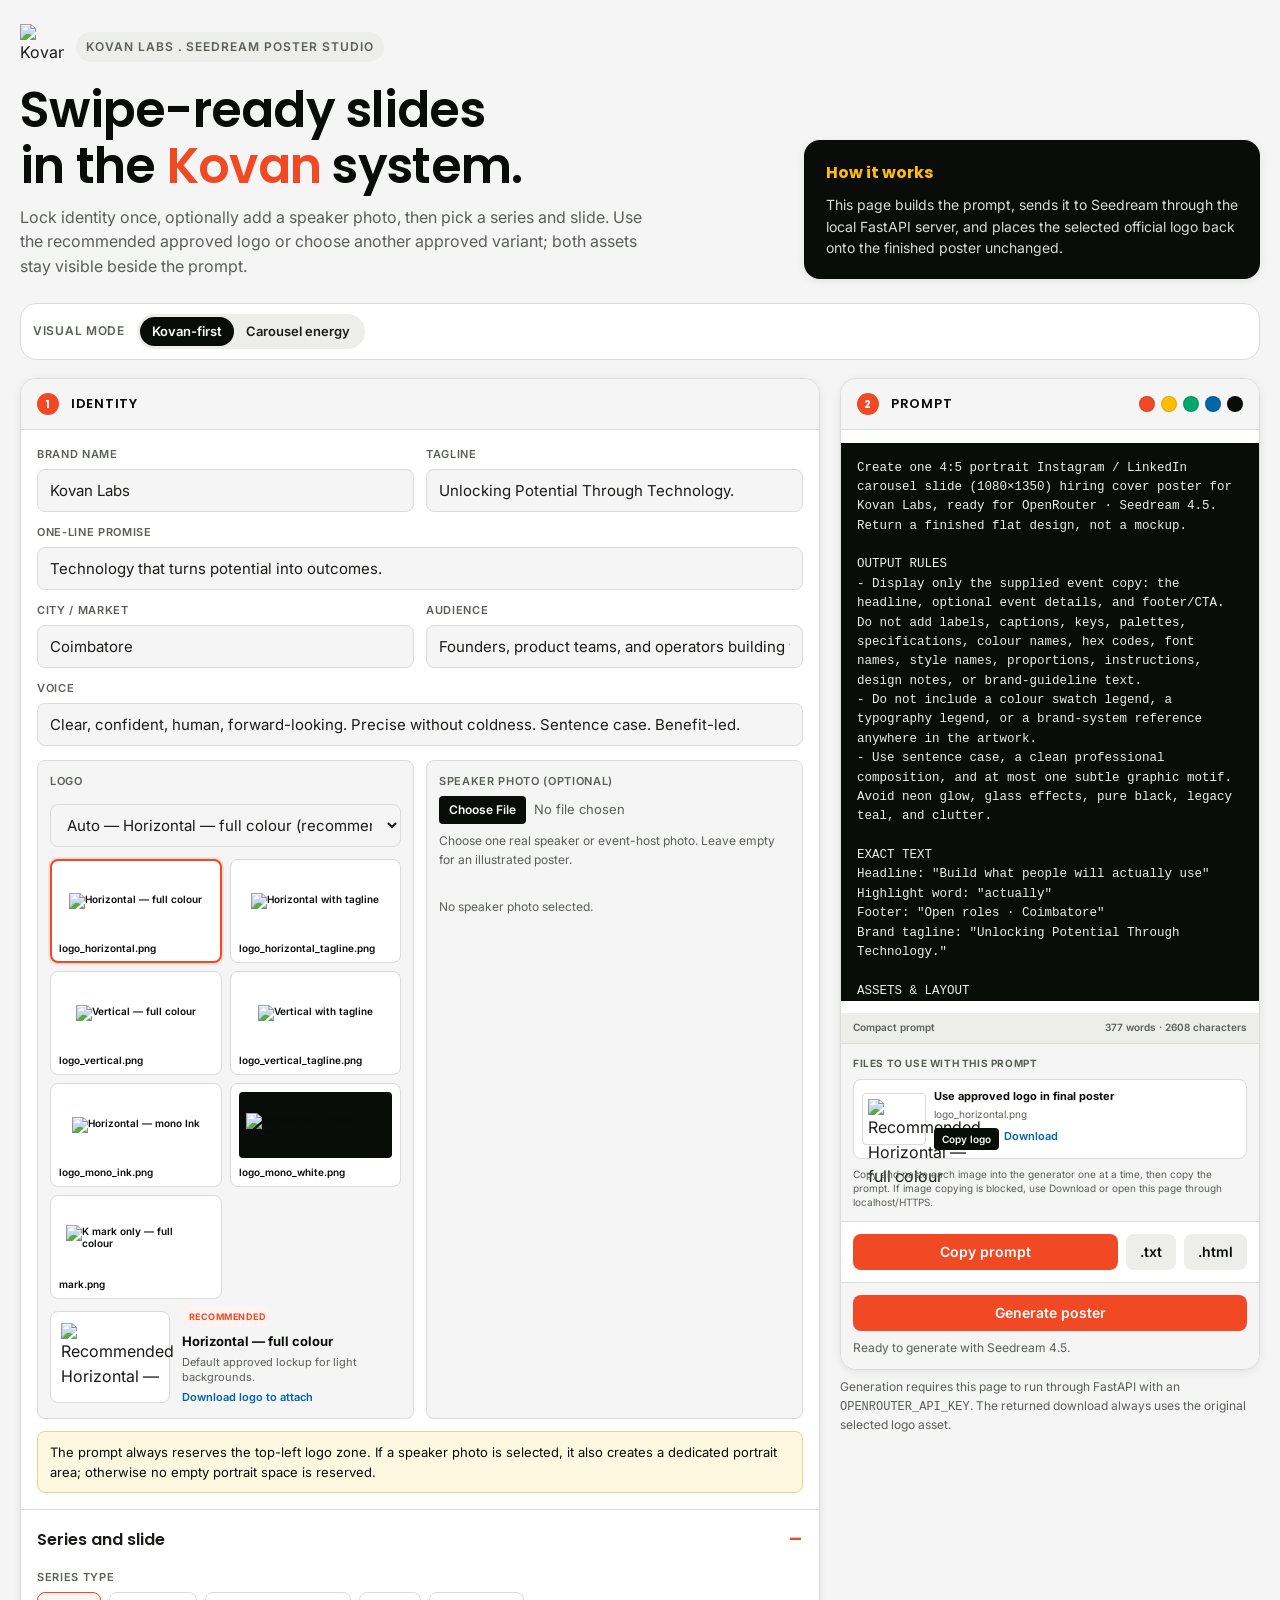
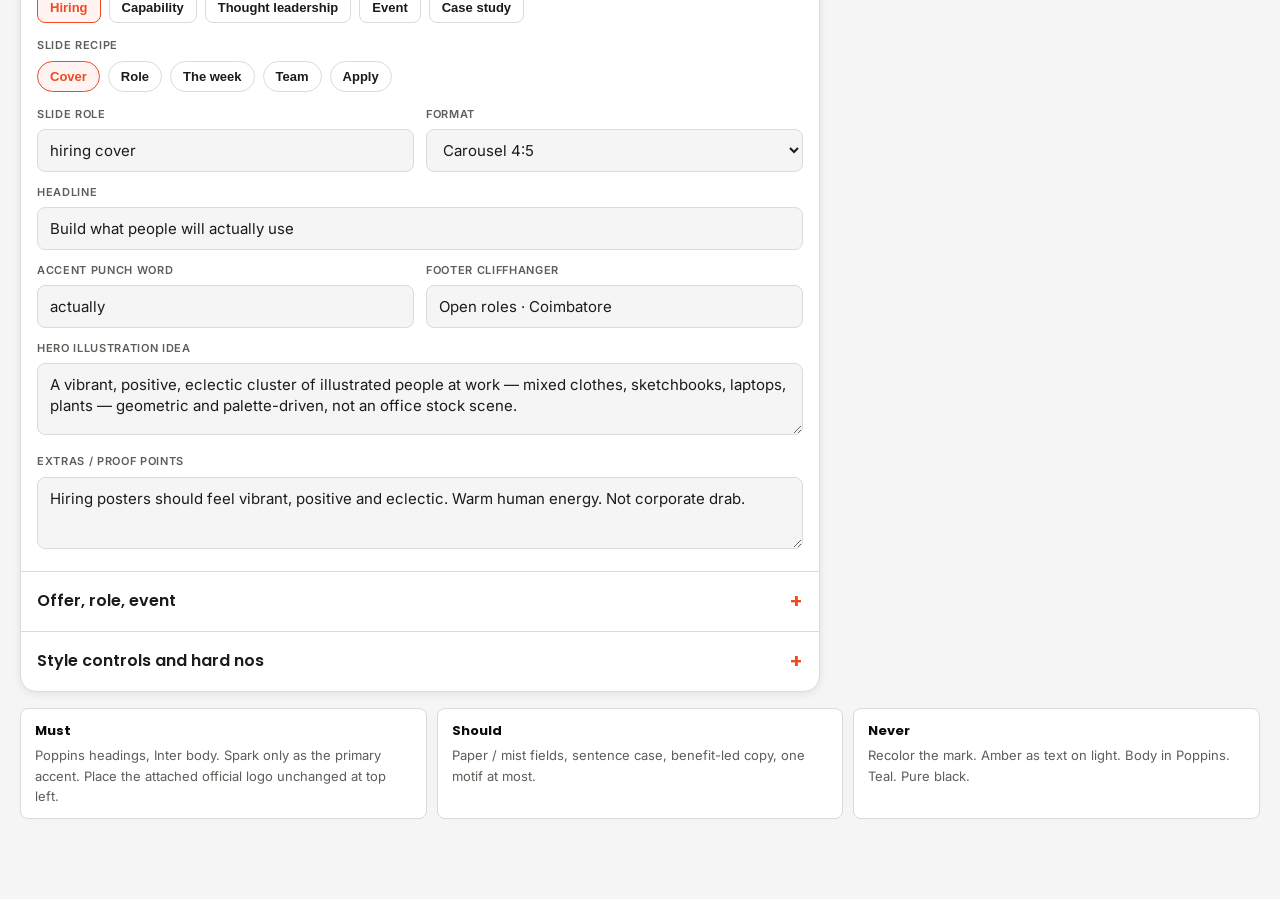
==== commit 3e31b6e1: "Place exact logo inside generated logo frame" ====
--- a/Kovan_PromptGen.html
+++ b/Kovan_PromptGen.html
@@ -974,8 +974,8 @@
         ? `- Speaker: place the attached "${state.speakerName}" on the right, using about 35–40% of the canvas. Preserve identity and natural proportions; keep the face clear and do not overlap the logo, headline or footer.`
         : "- No speaker photo is supplied. Do not reserve a portrait frame, silhouette or empty photo area.";
       return `ASSETS & LAYOUT
-- Leave a clean, completely blank top-left logo safe zone approximately 28% of the canvas wide and 18% high. Nothing may sit behind, under, beside, or overlap this zone—not text, pills, borders, shapes, motifs, or illustrations.
-- Do not render a logo, company name, wordmark, initials, symbol, placeholder, or brand mark anywhere. The original approved logo is composited after generation.
+- Create one simple, empty outlined rectangle in the top-left, approximately 28% of the canvas wide and 18% high, as the logo frame. Keep its interior and surrounding clear: no text, icons, pills, shapes, motifs, or illustrations may overlap it.
+- Do not render a logo, company name, wordmark, initials, symbol, placeholder, or brand mark anywhere. The original approved logo is composited over the outlined frame after generation.
 ${speakerRule}
 - Keep the headline left/center and footer/CTA at the bottom within safe margins. Return finished poster artwork with the speaker placed when supplied.`;
     }
@@ -1134,17 +1134,10 @@
       );
       const drawWidth = Math.round(logoImage.naturalWidth * scale);
       const drawHeight = Math.round(logoImage.naturalHeight * scale);
-      // One logo tile is approximately one third of the lockup's shorter edge.
-      const clearSpace = Math.max(12, Math.round(Math.min(drawWidth, drawHeight) / 3));
-      const drawX = margin;
-      const drawY = margin;
-      context.fillStyle = logo.dark ? "#090C08" : "#FFFFFF";
-      context.fillRect(
-        Math.max(0, drawX - clearSpace),
-        Math.max(0, drawY - clearSpace),
-        drawWidth + clearSpace * 2,
-        drawHeight + clearSpace * 2
-      );
+      // Place the unmodified logo inside Seedream's requested outlined frame.
+      const frameInset = Math.max(16, Math.round(canvas.width * 0.01));
+      const drawX = margin + frameInset;
+      const drawY = margin + frameInset;
       context.imageSmoothingEnabled = true;
       context.imageSmoothingQuality = "high";
       context.drawImage(logoImage, drawX, drawY, drawWidth, drawHeight);
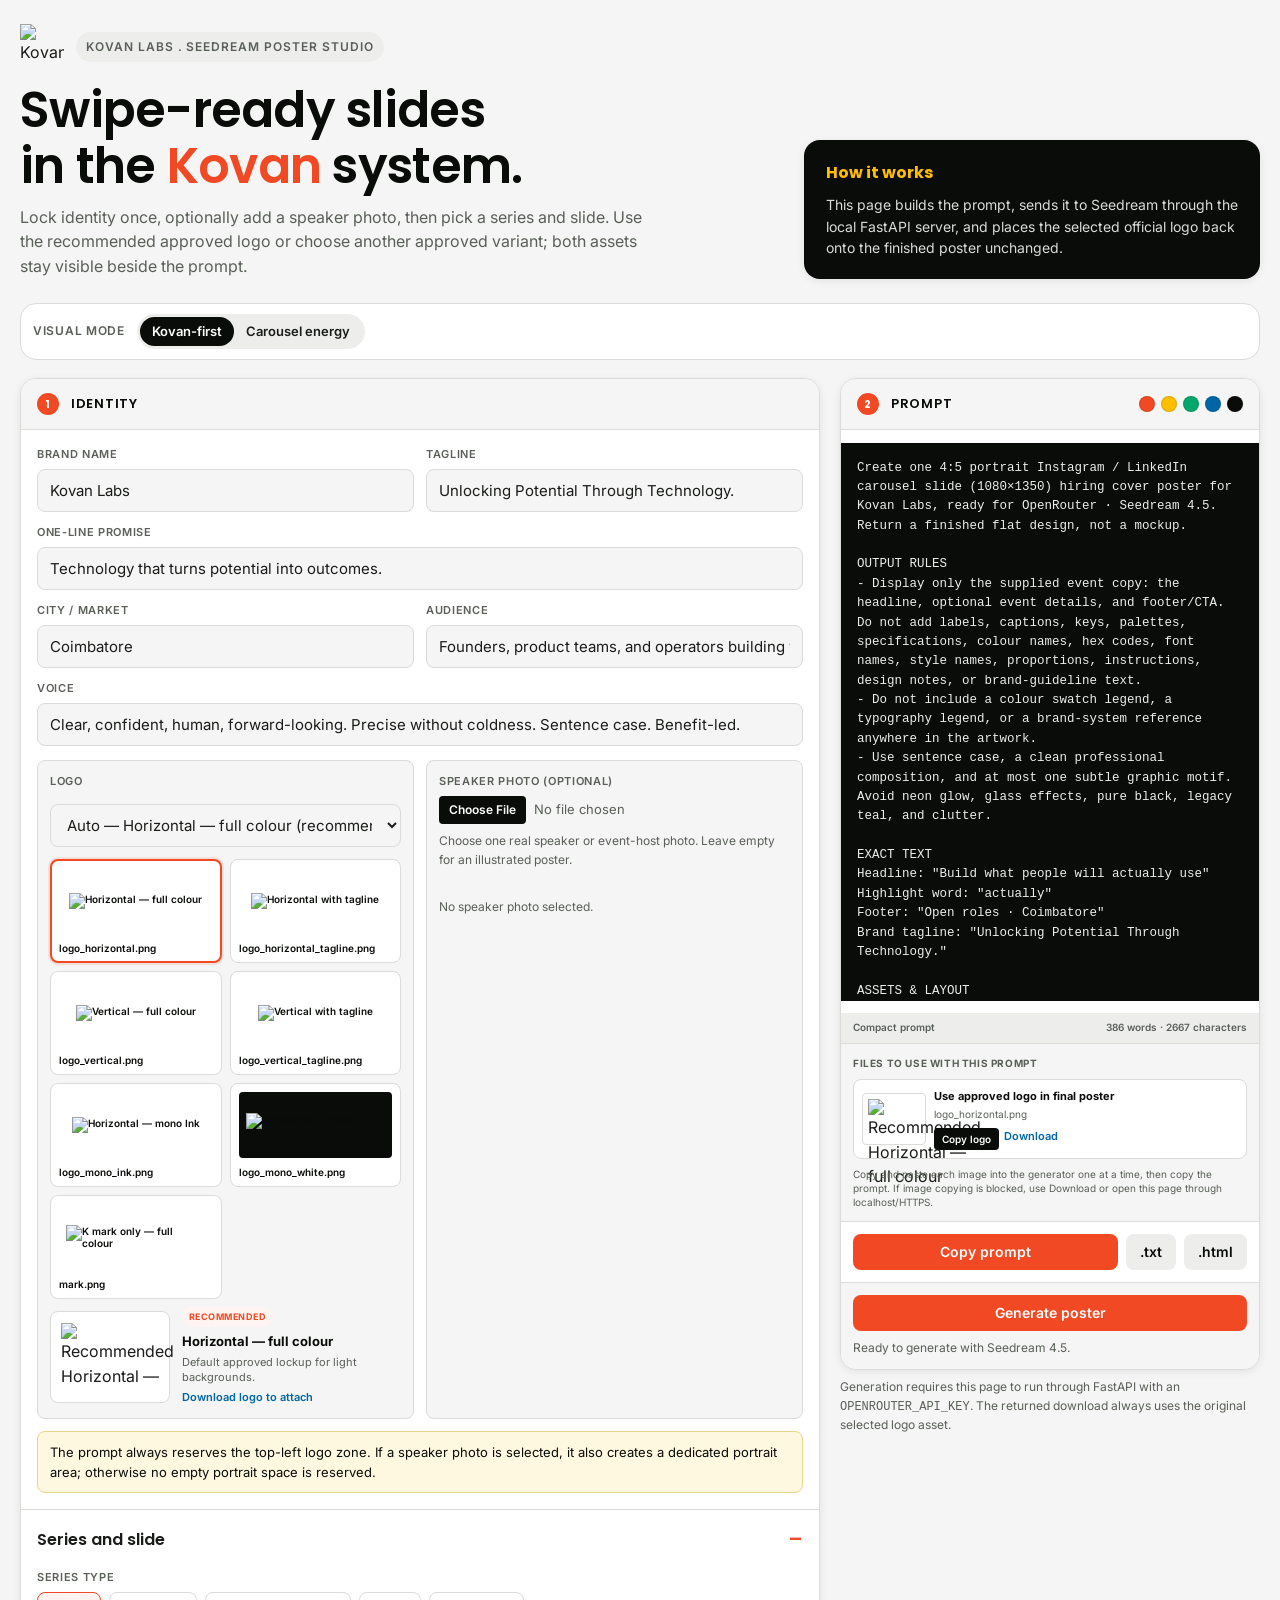
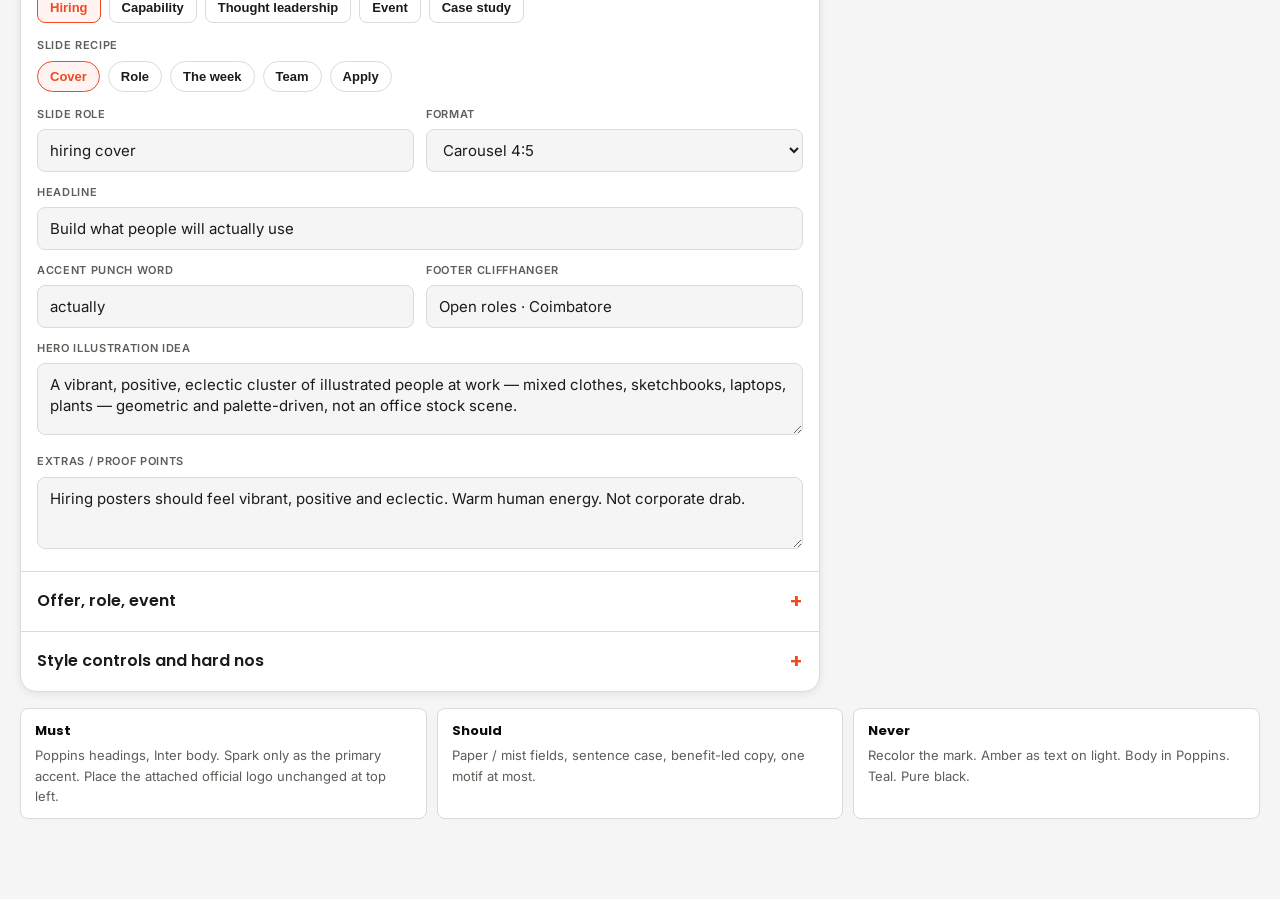
==== commit 0ef4099d: "Hide Seedream logo frame while preserving safe zone" ====
--- a/Kovan_PromptGen.html
+++ b/Kovan_PromptGen.html
@@ -973,9 +973,16 @@
       const speakerRule = state.speakerName
         ? `- Speaker: place the attached "${state.speakerName}" on the right, using about 35–40% of the canvas. Preserve identity and natural proportions; keep the face clear and do not overlap the logo, headline or footer.`
         : "- No speaker photo is supplied. Do not reserve a portrait frame, silhouette or empty photo area.";
+      const isSeedream = state.tool === "OpenRouter · Seedream 4.5";
+      const logoAreaRule = isSeedream
+        ? "- Leave a completely blank top-left logo safe zone, approximately 28% of the canvas wide and 18% high. It must be a continuous part of the poster background: no rectangle, outline, border, panel, placeholder, text, icons, pills, shapes, motifs, or illustrations. Keep all content outside this safe zone."
+        : "- Create one simple, empty outlined rectangle in the top-left, approximately 28% of the canvas wide and 18% high, as the logo frame. Keep its interior and surrounding clear: no text, icons, pills, shapes, motifs, or illustrations may overlap it.";
+      const logoRule = isSeedream
+        ? "- Do not render a logo, company name, wordmark, initials, symbol, placeholder, or brand mark anywhere. The original approved logo is composited over the blank safe zone after generation."
+        : `- The selected official logo file (${state.logo.file}) must be attached before generation. Place that exact attached image inside the outlined frame. The final poster must include it. Do not redraw, recreate, recolour, crop, stretch, replace, or duplicate the logo.`;
       return `ASSETS & LAYOUT
-- Create one simple, empty outlined rectangle in the top-left, approximately 28% of the canvas wide and 18% high, as the logo frame. Keep its interior and surrounding clear: no text, icons, pills, shapes, motifs, or illustrations may overlap it.
-- Do not render a logo, company name, wordmark, initials, symbol, placeholder, or brand mark anywhere. The original approved logo is composited over the outlined frame after generation.
+${logoAreaRule}
+${logoRule}
 ${speakerRule}
 - Keep the headline left/center and footer/CTA at the bottom within safe margins. Return finished poster artwork with the speaker placed when supplied.`;
     }
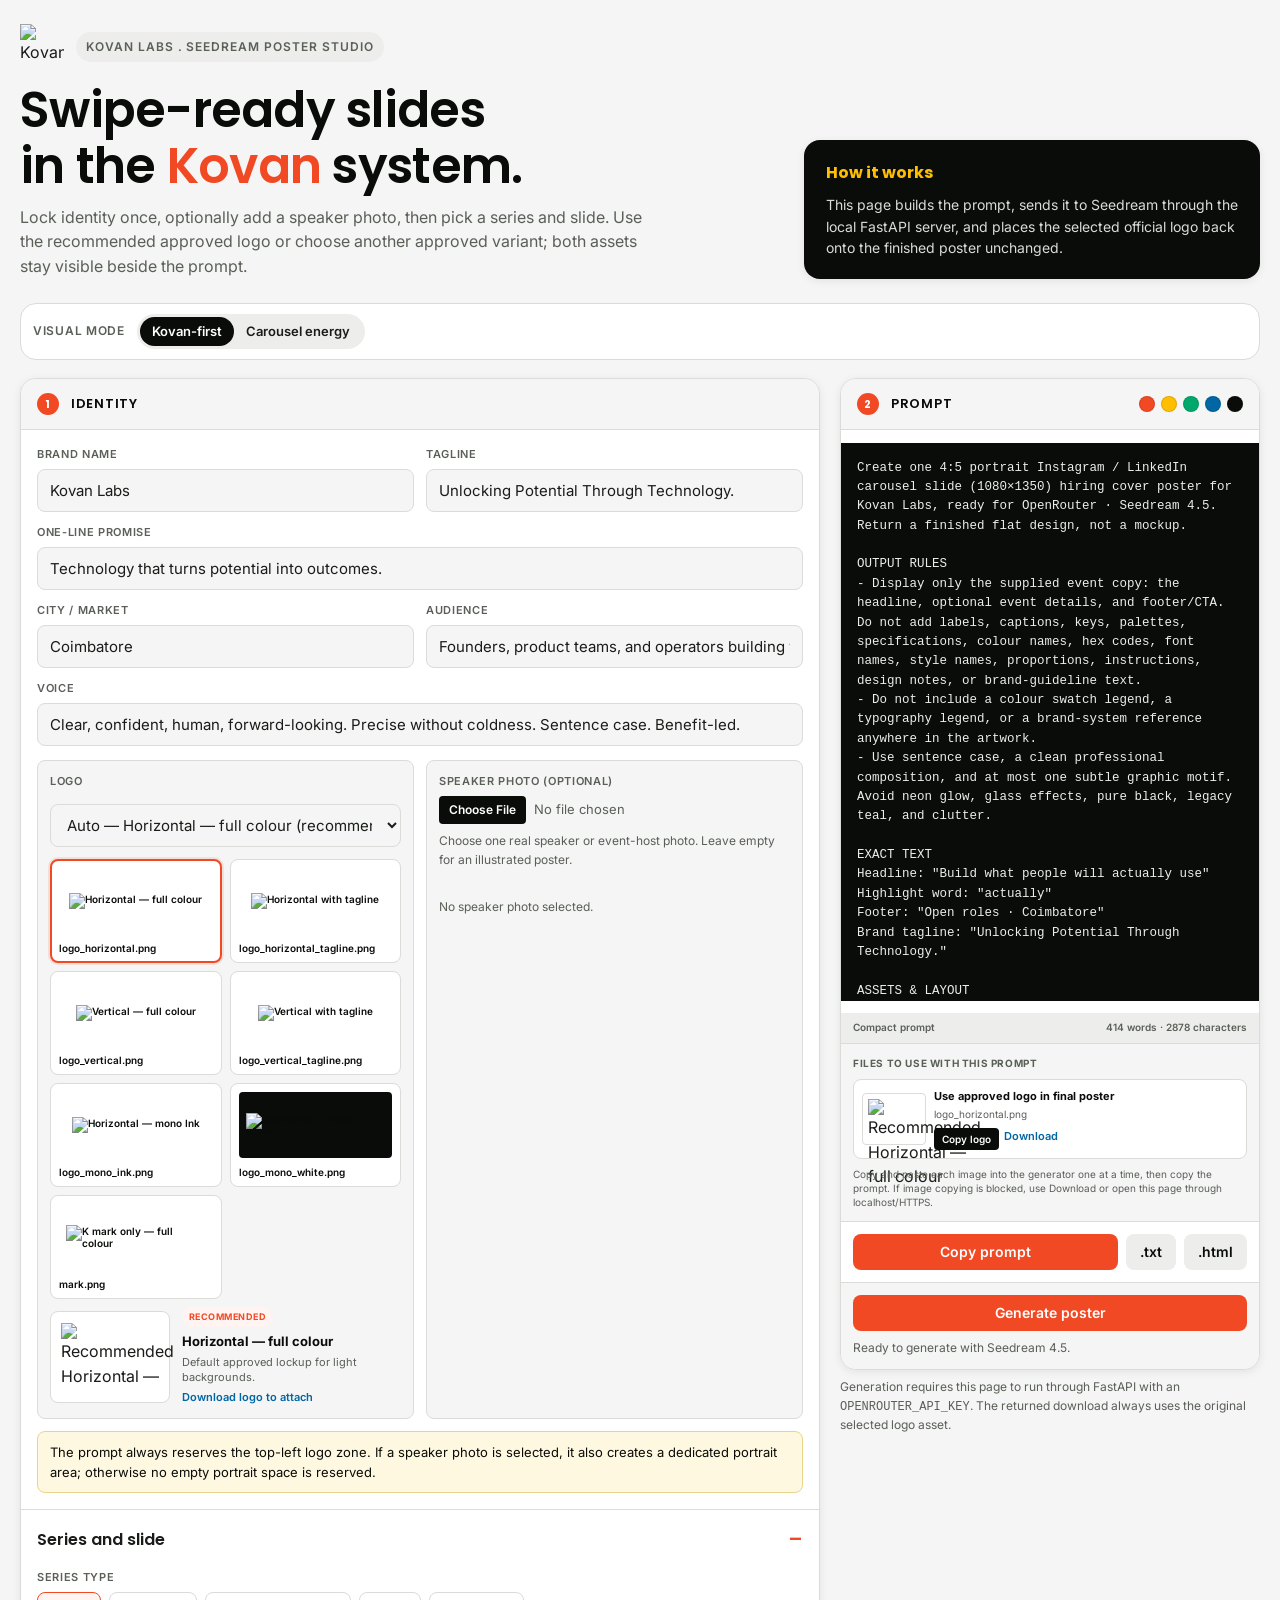
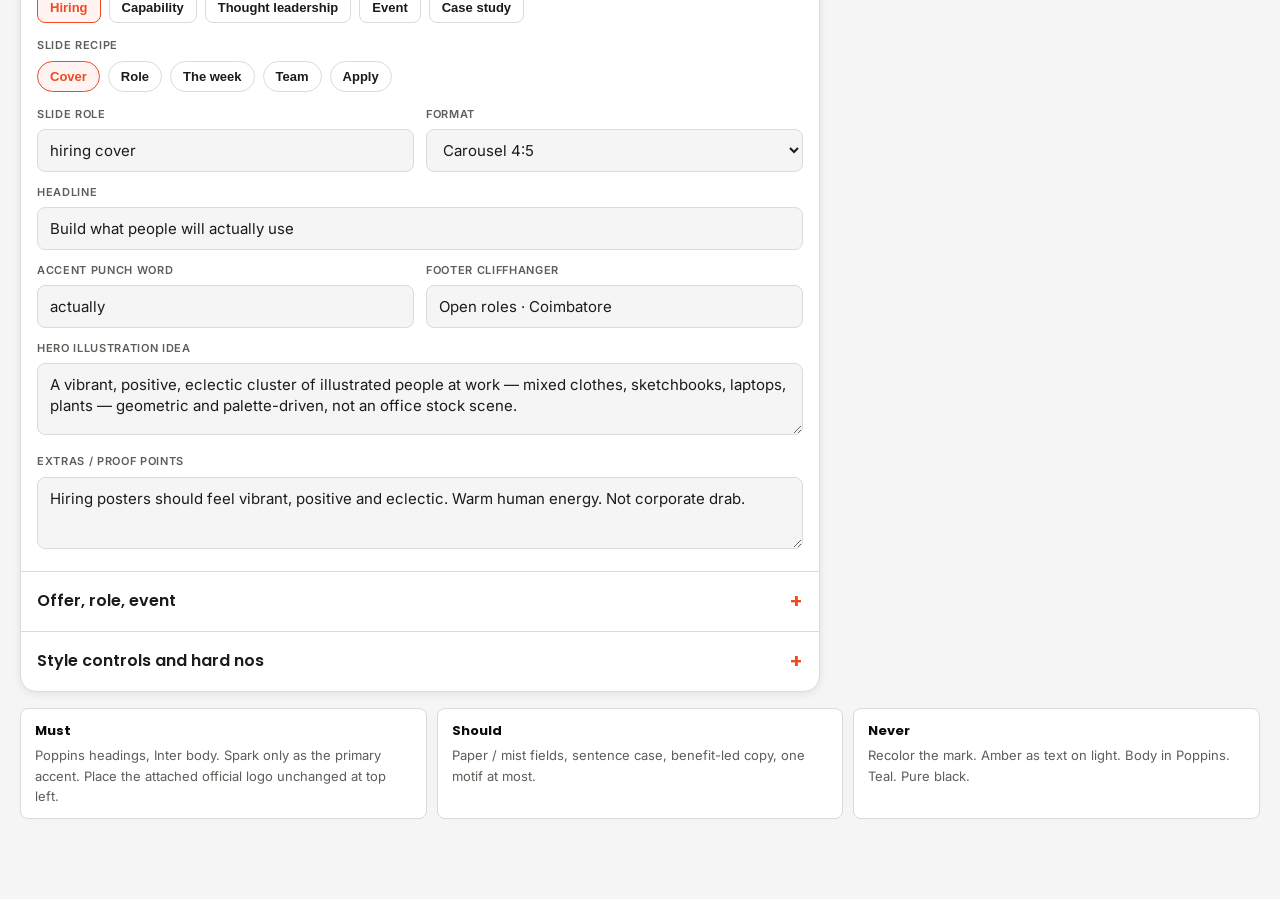
==== commit d3ca0130: "Block generated emblems and logo-like graphics" ====
--- a/Kovan_PromptGen.html
+++ b/Kovan_PromptGen.html
@@ -457,7 +457,6 @@
                 <select name="motif">
                   <option value="low-opacity four-color dot-wave (sine of Spark, Amber, Jade, Cobalt dots) behind content">Dot-wave</option>
                   <option value="concentric Amber rings with a small Spark four-point starburst">Rings / sparkle</option>
-                  <option value="geometric Ink emblem as a quiet editorial accent">Emblem</option>
                   <option value="one small Spark 4-point starburst as a highlight only">Single spark</option>
                   <option value="no motif — solid paper, mist or Ink panels only">None</option>
                 </select>
@@ -655,7 +654,7 @@
           { id: "c-approach", label: "Approach", role: "approach",
             headline: "We design the loop, then we build the product inside it", punch: "loop",
             footer: "What you leave with",
-            illustration: "Quiet Ink emblem and a circular loop of four tiles echoing the mark.",
+            illustration: "Clean workflow loop using four rounded process cards, with no emblem or logo-like symbol.",
             extras: "" },
           { id: "c-proof", label: "Proof", role: "proof",
             headline: "Weeks, not quarters, to something people can touch", punch: "touch",
@@ -735,7 +734,7 @@
           { id: "s-result", label: "Result", role: "result",
             headline: "Same team. Faster calls. Fewer tools in the way.", punch: "Faster",
             footer: "Want a look at the method?",
-            illustration: "Quiet Jade growth mark and a short numeral reserved as a type overlay.",
+            illustration: "A quiet upward growth path and a short numeral reserved as a type overlay; no logo-like symbol.",
             extras: "Do not invent fake metrics." }
         ]
       }
@@ -974,14 +973,11 @@
         ? `- Speaker: place the attached "${state.speakerName}" on the right, using about 35–40% of the canvas. Preserve identity and natural proportions; keep the face clear and do not overlap the logo, headline or footer.`
         : "- No speaker photo is supplied. Do not reserve a portrait frame, silhouette or empty photo area.";
       const isSeedream = state.tool === "OpenRouter · Seedream 4.5";
-      const logoAreaRule = isSeedream
-        ? "- Leave a completely blank top-left logo safe zone, approximately 28% of the canvas wide and 18% high. It must be a continuous part of the poster background: no rectangle, outline, border, panel, placeholder, text, icons, pills, shapes, motifs, or illustrations. Keep all content outside this safe zone."
-        : "- Create one simple, empty outlined rectangle in the top-left, approximately 28% of the canvas wide and 18% high, as the logo frame. Keep its interior and surrounding clear: no text, icons, pills, shapes, motifs, or illustrations may overlap it.";
       const logoRule = isSeedream
-        ? "- Do not render a logo, company name, wordmark, initials, symbol, placeholder, or brand mark anywhere. The original approved logo is composited over the blank safe zone after generation."
-        : `- The selected official logo file (${state.logo.file}) must be attached before generation. Place that exact attached image inside the outlined frame. The final poster must include it. Do not redraw, recreate, recolour, crop, stretch, replace, or duplicate the logo.`;
+        ? "- Do not render a logo, company name, wordmark, initials, symbol, placeholder, or brand mark anywhere. Do not invent any emblem, monogram, badge, seal, watermark, abstract geometric mark, or logo-like graphic anywhere in the poster. The original approved logo is composited over the blank safe zone after generation."
+        : `- The selected official logo file (${state.logo.file}) must be attached before generation. Place that exact attached image inside the blank safe zone. The final poster must include it. Do not redraw, recreate, recolour, crop, stretch, replace, or duplicate the logo. Do not add any second logo, emblem, monogram, badge, seal, watermark, abstract geometric mark, or logo-like graphic.`;
       return `ASSETS & LAYOUT
-${logoAreaRule}
+- Leave a completely blank top-left logo safe zone, approximately 28% of the canvas wide and 18% high. It must be a continuous part of the poster background: no rectangle, outline, border, panel, placeholder, text, icons, pills, shapes, motifs, or illustrations. Keep all content outside this safe zone.
 ${logoRule}
 ${speakerRule}
 - Keep the headline left/center and footer/CTA at the bottom within safe margins. Return finished poster artwork with the speaker placed when supplied.`;
@@ -1036,7 +1032,7 @@
     function buildPrompt(state) {
       const avoid = [
         compactAvoidList(state.nos),
-        "tiny/unreadable text, clutter, watermarks, invented facts/metrics, misspelled supplied text"
+        "tiny/unreadable text, clutter, watermarks, invented facts/metrics, misspelled supplied text, emblems, monograms, badges, seals, abstract geometric marks, logo-like graphics"
       ].filter(Boolean).join(", ");
       const sections = [
         `Create one ${state.format} ${state.role} poster for ${state.brand}, ready for ${state.tool}. Return a finished flat design, not a mockup.`,
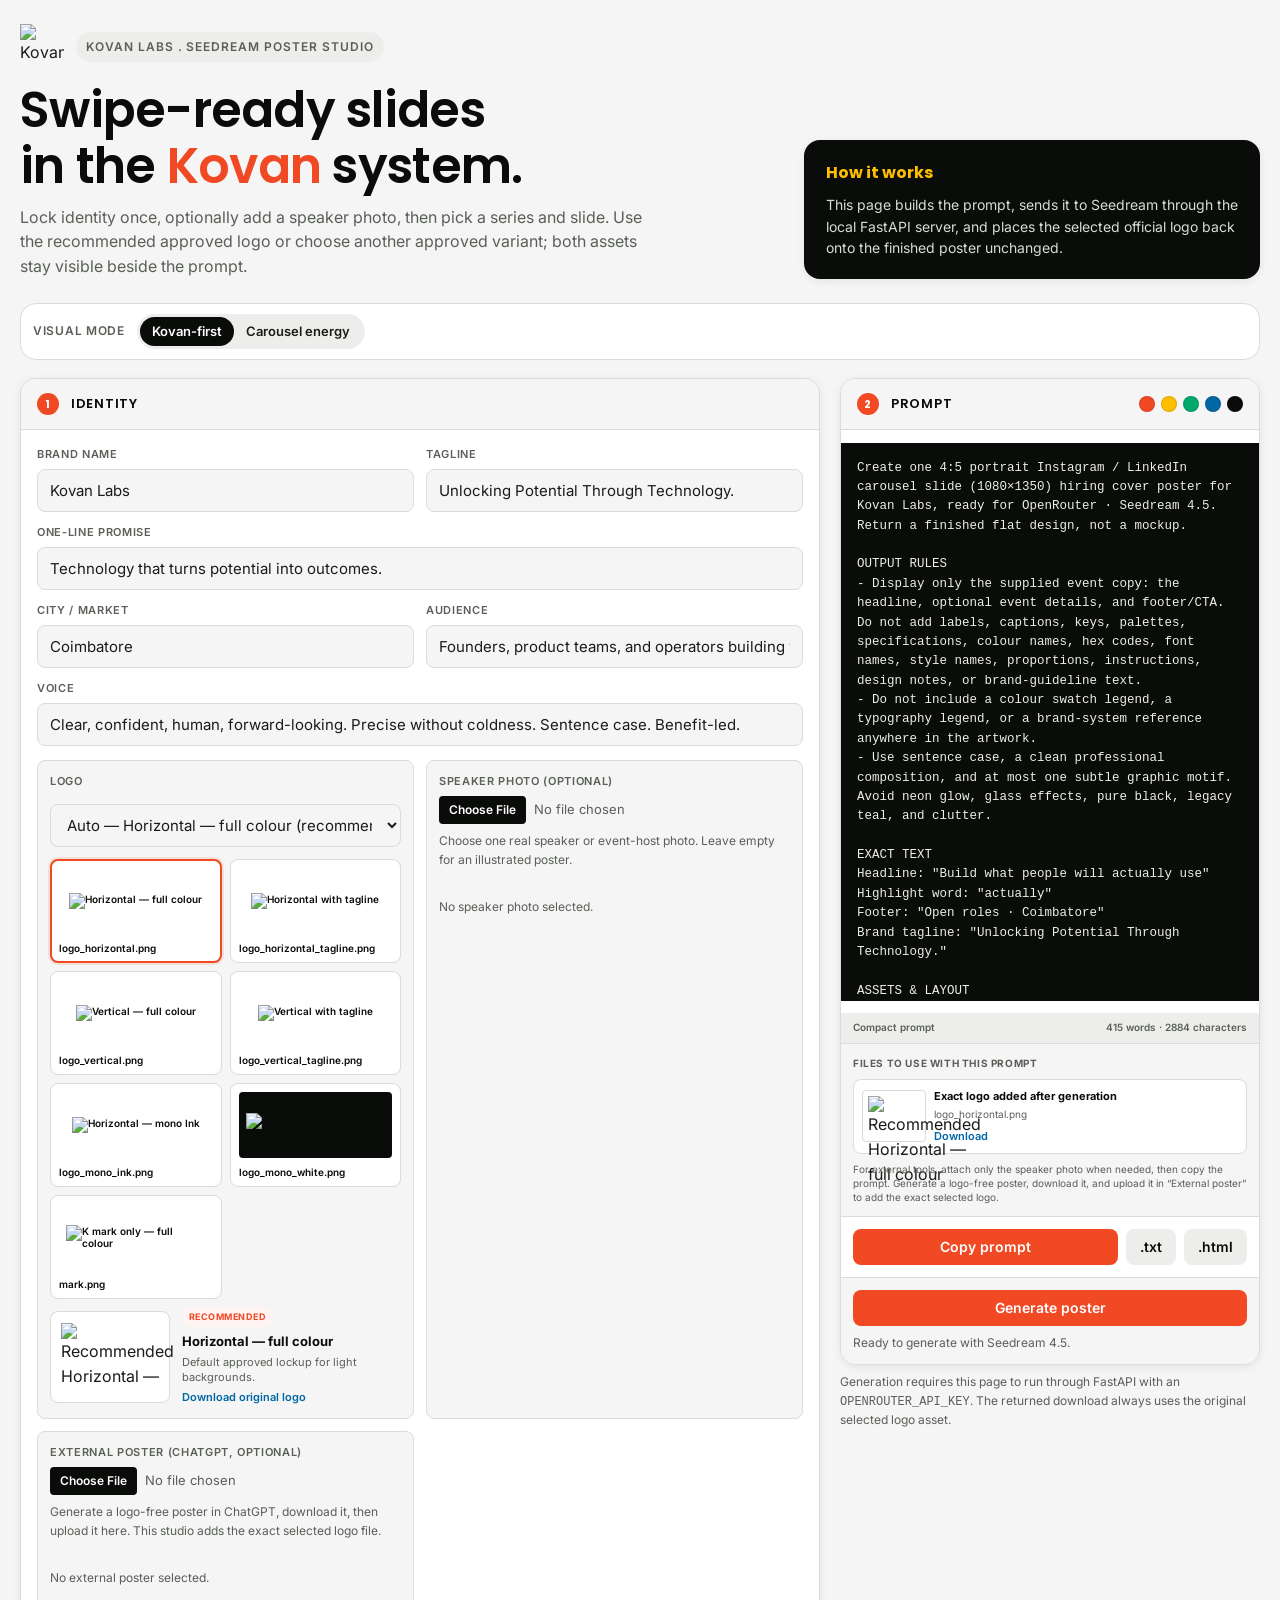
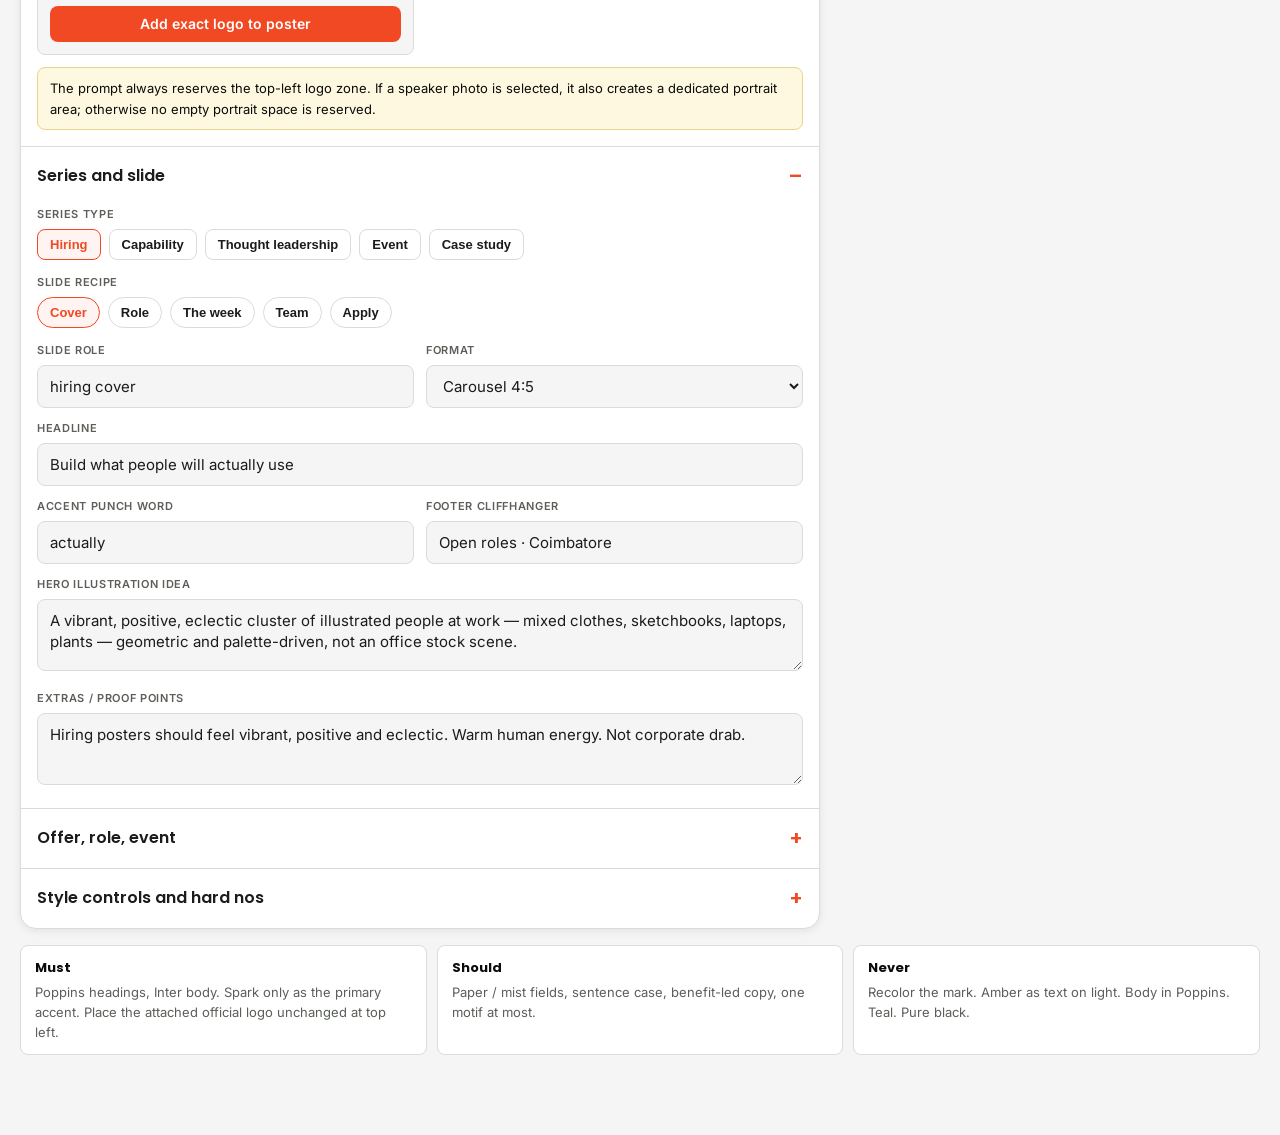
==== commit cba0547d: "Composite exact logo onto external posters" ====
--- a/Kovan_PromptGen.html
+++ b/Kovan_PromptGen.html
@@ -157,6 +157,7 @@
       color: var(--paper); padding: 8px 10px; margin-right: 8px;
       font: 600 12px/1 var(--font-body); cursor: pointer;
     }
+    .external-composite-btn { width: 100%; margin-top: 8px; }
     .recommended-logo { display: grid; grid-template-columns: 120px 1fr; gap: 12px; margin-top: 8px; align-items: center; }
     .logo-select { margin-top: 8px; }
     .recommended-logo-preview {
@@ -357,7 +358,7 @@
                   <span class="recommendation-badge" id="logoSelectionBadge">Auto-selected</span>
                   <strong id="recommendedLogoName">Square logo</strong>
                   <small id="recommendedLogoReason">Best contrast on the light Kovan-first logo zone.</small>
-                  <a class="asset-link" id="recommendedLogoDownload" download>Download logo to attach</a>
+                  <a class="asset-link" id="recommendedLogoDownload" download>Download original logo</a>
                 </div>
               </div>
             </div>
@@ -367,6 +368,14 @@
               <p class="asset-help">Choose one real speaker or event-host photo. Leave empty for an illustrated poster.</p>
               <div class="asset-preview" id="speakerPreview"><span class="asset-help">No speaker photo selected.</span></div>
               <button class="clear-asset" id="clearSpeakerBtn" type="button" hidden>Remove speaker photo</button>
+            </div>
+            <div class="asset-card">
+              <label for="externalPoster">External poster (ChatGPT, optional)</label>
+              <input id="externalPoster" name="externalPoster" type="file" accept="image/png,image/jpeg,image/webp" />
+              <p class="asset-help">Generate a logo-free poster in ChatGPT, download it, then upload it here. This studio adds the exact selected logo file.</p>
+              <div class="asset-preview" id="externalPosterPreview"><span class="asset-help">No external poster selected.</span></div>
+              <button class="btn btn-primary external-composite-btn" id="applyExternalLogoBtn" type="button" disabled>Add exact logo to poster</button>
+              <button class="clear-asset" id="clearExternalPosterBtn" type="button" hidden>Remove external poster</button>
             </div>
           </div>
           <div class="notice">The prompt always reserves the top-left logo zone. If a speaker photo is selected, it also creates a dedicated portrait area; otherwise no empty portrait space is reserved.</div>
@@ -490,10 +499,9 @@
               <div class="prompt-asset">
                 <div class="prompt-asset-preview" id="promptLogoPreview"><img id="promptLogoImage" alt="Recommended logo" /></div>
                 <div class="prompt-asset-copy">
-                  <b>Use approved logo in final poster</b>
+                  <b>Exact logo added after generation</b>
                   <span id="promptLogoName">kovan_logo_square.jpg</span>
                   <div class="asset-actions">
-                    <button class="copy-image-btn" id="copyLogoBtn" type="button">Copy logo</button>
                     <a class="asset-link" id="promptLogoDownload" download>Download</a>
                   </div>
                 </div>
@@ -509,7 +517,7 @@
                 </div>
               </div>
             </div>
-            <p class="clipboard-hint">Copy and paste each image into the generator one at a time, then copy the prompt. If image copying is blocked, use Download or open this page through localhost/HTTPS.</p>
+            <p class="clipboard-hint">For external tools, attach only the speaker photo when needed, then copy the prompt. Generate a logo-free poster, download it, and upload it in “External poster” to add the exact selected logo.</p>
           </div>
           <div class="actions">
             <button type="button" class="btn btn-primary" id="copyBtn">Copy prompt</button>
@@ -751,8 +759,11 @@
     let logoChoice = "auto";
     let speakerPhoto = null;
     let speakerObjectUrl = "";
+    let externalPosterFile = null;
+    let externalPosterObjectUrl = "";
 
     const speakerInput = document.getElementById("speakerPhoto");
+    const externalPosterInput = document.getElementById("externalPoster");
     const logoChoiceSelect = document.getElementById("logoChoice");
     const logoGallery = document.getElementById("logoGallery");
     const logoSelectionBadge = document.getElementById("logoSelectionBadge");
@@ -770,8 +781,10 @@
     const promptSpeakerAsset = document.getElementById("promptSpeakerAsset");
     const promptSpeakerImage = document.getElementById("promptSpeakerImage");
     const promptSpeakerName = document.getElementById("promptSpeakerName");
-    const copyLogoBtn = document.getElementById("copyLogoBtn");
     const copySpeakerBtn = document.getElementById("copySpeakerBtn");
+    const externalPosterPreview = document.getElementById("externalPosterPreview");
+    const applyExternalLogoBtn = document.getElementById("applyExternalLogoBtn");
+    const clearExternalPosterBtn = document.getElementById("clearExternalPosterBtn");
     const generateBtn = document.getElementById("generateBtn");
     const regenerateBtn = document.getElementById("regenerateBtn");
     const generateStatus = document.getElementById("generateStatus");
@@ -913,6 +926,30 @@
       promptSpeakerName.textContent = cleanFileName(speakerPhoto);
       promptSpeakerAsset.hidden = false;
       clearSpeakerBtn.hidden = false;
+    }
+
+    function renderExternalPosterPreview() {
+      if (externalPosterObjectUrl) URL.revokeObjectURL(externalPosterObjectUrl);
+      externalPosterObjectUrl = "";
+      externalPosterPreview.replaceChildren();
+      applyExternalLogoBtn.disabled = !externalPosterFile;
+      clearExternalPosterBtn.hidden = !externalPosterFile;
+      if (!externalPosterFile) {
+        externalPosterPreview.innerHTML = '<span class="asset-help">No external poster selected.</span>';
+        return;
+      }
+
+      const item = document.createElement("div");
+      item.className = "asset-thumb";
+      const image = document.createElement("img");
+      externalPosterObjectUrl = URL.createObjectURL(externalPosterFile);
+      image.src = externalPosterObjectUrl;
+      image.alt = "External poster preview";
+      const name = document.createElement("span");
+      name.className = "asset-name";
+      name.textContent = cleanFileName(externalPosterFile);
+      item.append(image, name);
+      externalPosterPreview.appendChild(item);
     }
 
     function readPromptState() {
@@ -972,13 +1009,9 @@
       const speakerRule = state.speakerName
         ? `- Speaker: place the attached "${state.speakerName}" on the right, using about 35–40% of the canvas. Preserve identity and natural proportions; keep the face clear and do not overlap the logo, headline or footer.`
         : "- No speaker photo is supplied. Do not reserve a portrait frame, silhouette or empty photo area.";
-      const isSeedream = state.tool === "OpenRouter · Seedream 4.5";
-      const logoRule = isSeedream
-        ? "- Do not render a logo, company name, wordmark, initials, symbol, placeholder, or brand mark anywhere. Do not invent any emblem, monogram, badge, seal, watermark, abstract geometric mark, or logo-like graphic anywhere in the poster. The original approved logo is composited over the blank safe zone after generation."
-        : `- The selected official logo file (${state.logo.file}) must be attached before generation. Place that exact attached image inside the blank safe zone. The final poster must include it. Do not redraw, recreate, recolour, crop, stretch, replace, or duplicate the logo. Do not add any second logo, emblem, monogram, badge, seal, watermark, abstract geometric mark, or logo-like graphic.`;
       return `ASSETS & LAYOUT
 - Leave a completely blank top-left logo safe zone, approximately 28% of the canvas wide and 18% high. It must be a continuous part of the poster background: no rectangle, outline, border, panel, placeholder, text, icons, pills, shapes, motifs, or illustrations. Keep all content outside this safe zone.
-${logoRule}
+- Do not render a logo, company name, wordmark, initials, symbol, placeholder, or brand mark anywhere. Do not invent any emblem, monogram, badge, seal, watermark, abstract geometric mark, or logo-like graphic anywhere in the poster. The exact selected official logo is added after generation from its original source file.
 ${speakerRule}
 - Keep the headline left/center and footer/CTA at the bottom within safe margins. Return finished poster artwork with the speaker placed when supplied.`;
     }
@@ -1137,7 +1170,7 @@
       );
       const drawWidth = Math.round(logoImage.naturalWidth * scale);
       const drawHeight = Math.round(logoImage.naturalHeight * scale);
-      // Place the unmodified logo inside Seedream's requested outlined frame.
+      // Place the unmodified logo inside the reserved blank safe zone.
       const frameInset = Math.max(16, Math.round(canvas.width * 0.01));
       const drawX = margin + frameInset;
       const drawY = margin + frameInset;
@@ -1182,6 +1215,30 @@
       }
     }
 
+    async function applyExternalPosterLogo() {
+      if (!externalPosterFile) return;
+      applyExternalLogoBtn.disabled = true;
+      generatedResult.hidden = true;
+      setGenerationStatus("Applying the exact selected logo to the external poster…");
+      try {
+        const posterUrl = URL.createObjectURL(externalPosterFile);
+        try {
+          compositedPosterDataUrl = await compositePoster(posterUrl);
+        } finally {
+          URL.revokeObjectURL(posterUrl);
+        }
+        generatedPoster.src = compositedPosterDataUrl;
+        generatedPoster.alt = `${field("brand") || "Kovan Labs"} poster with exact selected logo`;
+        generatedMeta.textContent = "External poster · exact selected source logo composited without AI regeneration";
+        generatedResult.hidden = false;
+        setGenerationStatus("Exact logo applied. Download the final PNG.", "success");
+      } catch (error) {
+        setGenerationStatus(error instanceof Error ? error.message : "Could not apply the logo to this poster.", "error");
+      } finally {
+        applyExternalLogoBtn.disabled = !externalPosterFile;
+      }
+    }
+
     function downloadPoster() {
       if (!compositedPosterDataUrl) return;
       const safe = (field("brand") || "kovan-labs").toLowerCase().replace(/[^a-z0-9]+/g, "-");
@@ -1212,6 +1269,12 @@
       render();
     });
 
+    externalPosterInput.addEventListener("change", () => {
+      externalPosterFile = externalPosterInput.files[0] || null;
+      renderExternalPosterPreview();
+      render();
+    });
+
     clearSpeakerBtn.addEventListener("click", () => {
       speakerInput.value = "";
       speakerPhoto = null;
@@ -1219,8 +1282,15 @@
       render();
     });
 
-    copyLogoBtn.addEventListener("click", () => copyImage(promptLogoImage, copyLogoBtn, "Copy logo"));
+    clearExternalPosterBtn.addEventListener("click", () => {
+      externalPosterInput.value = "";
+      externalPosterFile = null;
+      renderExternalPosterPreview();
+      render();
+    });
+
     copySpeakerBtn.addEventListener("click", () => copyImage(promptSpeakerImage, copySpeakerBtn, "Copy speaker"));
+    applyExternalLogoBtn.addEventListener("click", applyExternalPosterLogo);
     generateBtn.addEventListener("click", generatePoster);
     regenerateBtn.addEventListener("click", generatePoster);
     downloadPosterBtn.addEventListener("click", downloadPoster);
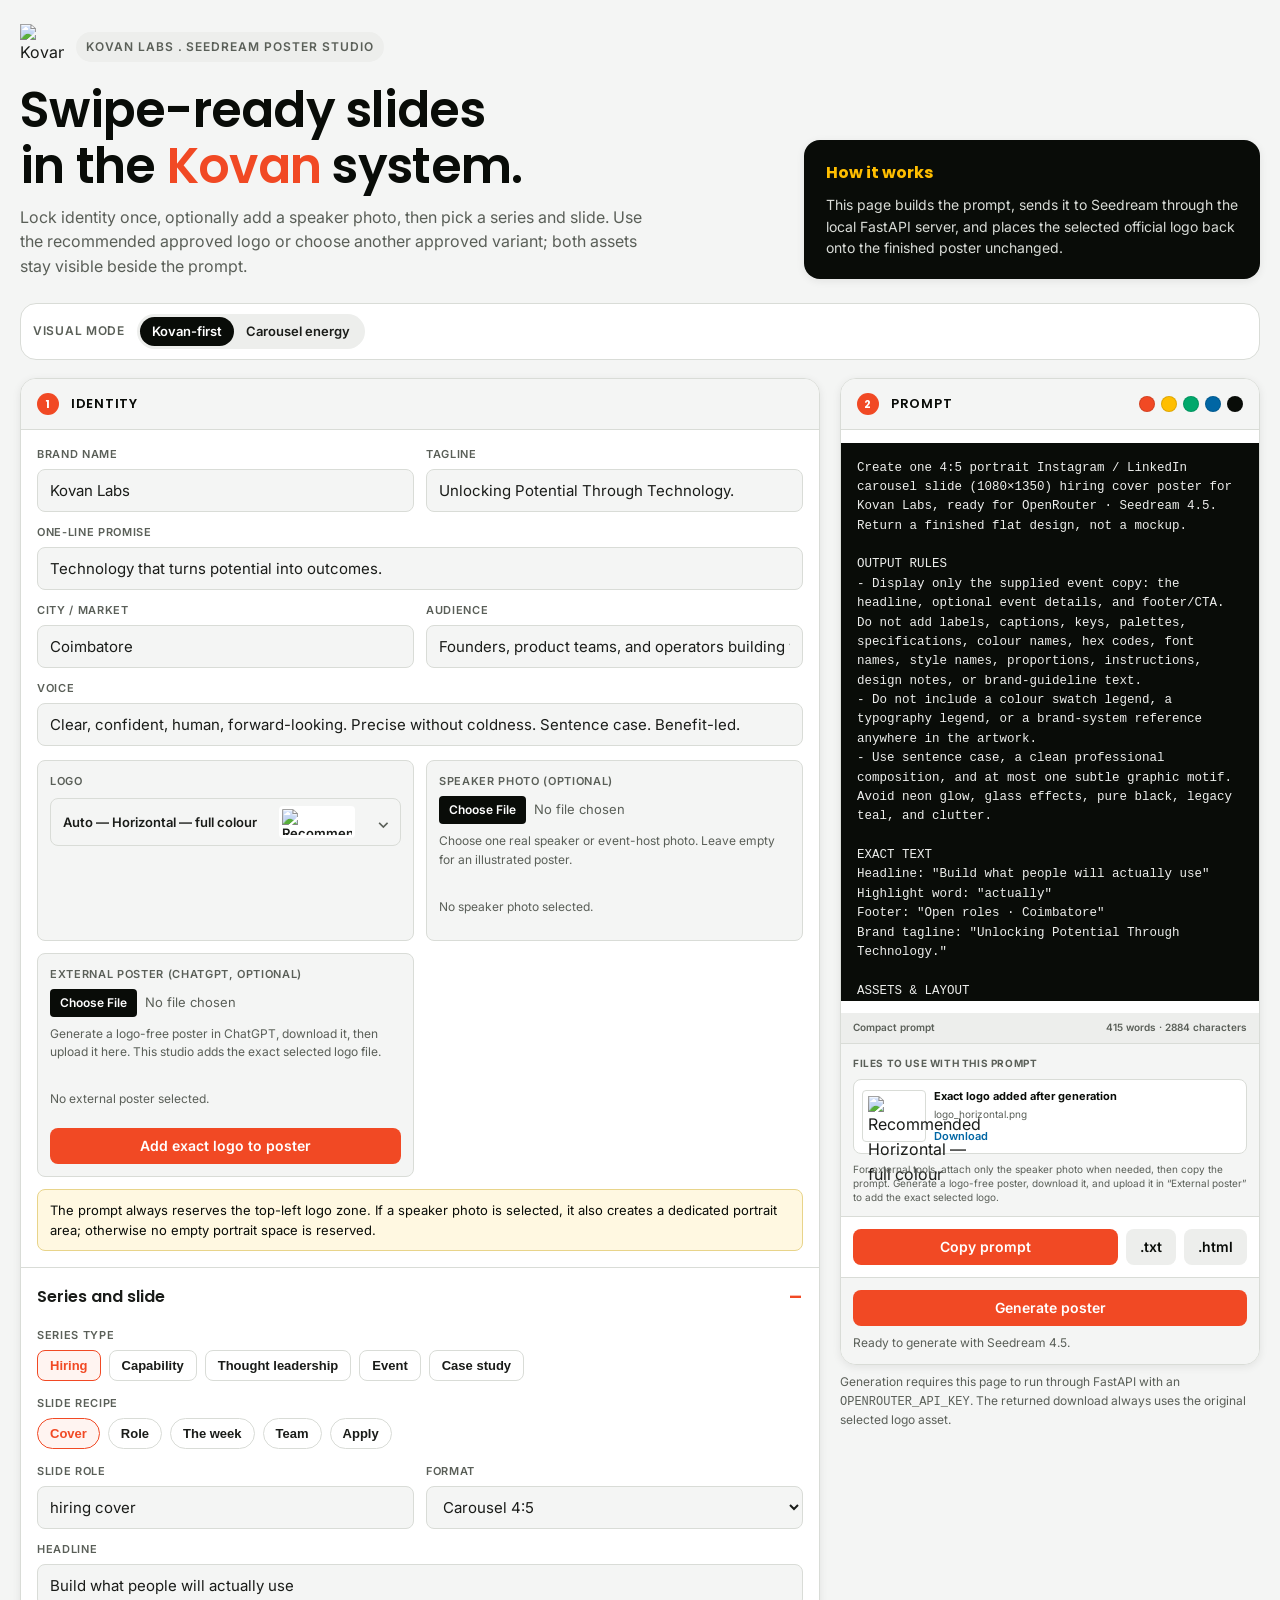
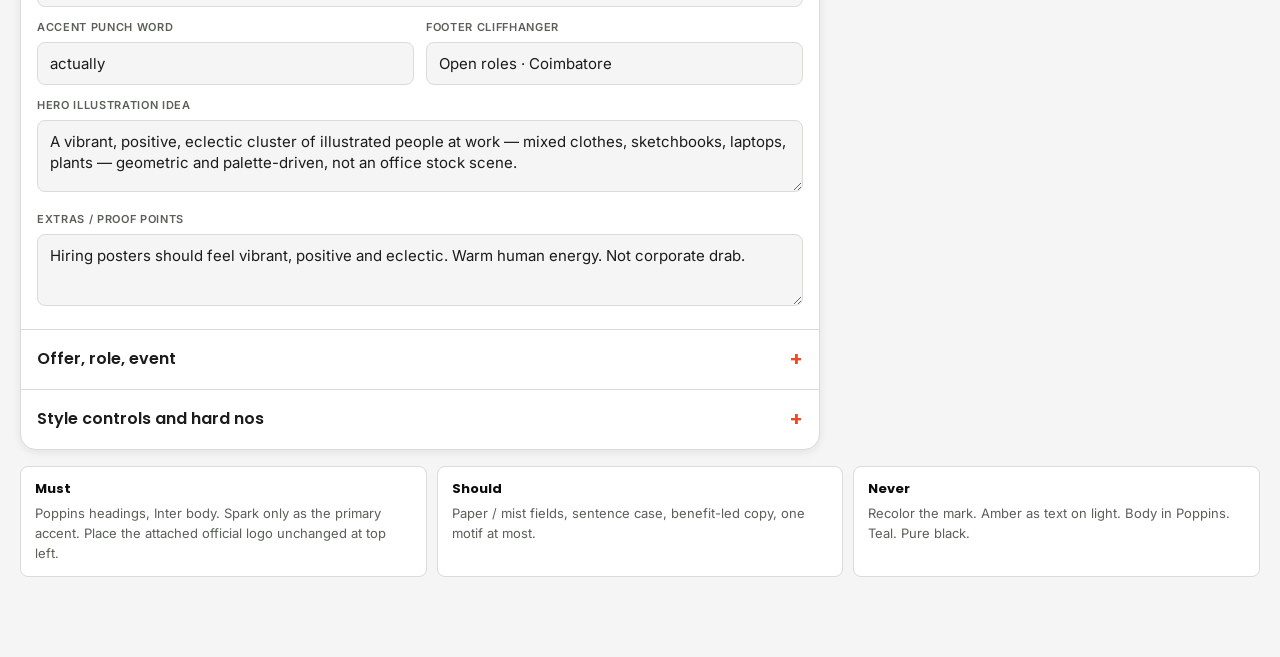
==== commit 7e7f7454: "Use compact logo thumbnail dropdown" ====
--- a/Kovan_PromptGen.html
+++ b/Kovan_PromptGen.html
@@ -158,36 +158,35 @@
       font: 600 12px/1 var(--font-body); cursor: pointer;
     }
     .external-composite-btn { width: 100%; margin-top: 8px; }
-    .recommended-logo { display: grid; grid-template-columns: 120px 1fr; gap: 12px; margin-top: 8px; align-items: center; }
-    .logo-select { margin-top: 8px; }
-    .recommended-logo-preview {
-      height: 92px; display: grid; place-items: center; padding: 10px;
-      border: 1px solid var(--line); border-radius: var(--radius-md); background: var(--paper);
-    }
-    .recommended-logo-preview.dark { background: var(--ink); }
-    .recommended-logo-preview img { display: block; max-width: 100%; max-height: 68px; object-fit: contain; }
-    .logo-gallery {
-      display: grid; grid-template-columns: repeat(2, minmax(0, 1fr));
-      gap: 8px; margin-top: 12px;
-    }
-    .logo-card {
-      min-width: 0; min-height: 104px; display: grid; grid-template-rows: 66px auto;
-      gap: 7px; align-items: center; padding: 8px; border: 1px solid var(--line);
-      border-radius: var(--radius-md); background: var(--paper); color: var(--ink);
-      font: 600 10px/1.25 var(--font-body); text-align: left; cursor: pointer;
-    }
-    .logo-card:hover { border-color: var(--grey); }
-    .logo-card.active { border: 2px solid var(--spark); padding: 7px; box-shadow: 0 0 0 2px rgba(241,73,36,.12); }
-    .logo-card-visual {
-      width: 100%; height: 66px; display: grid; place-items: center;
-      padding: 7px; border-radius: var(--radius-sm); background: var(--paper); overflow: hidden;
-    }
-    .logo-card.dark .logo-card-visual { background: var(--ink); }
-    .logo-card img { display: block; max-width: 100%; max-height: 52px; object-fit: contain; }
-    .logo-card span { overflow-wrap: anywhere; }
-    .recommended-logo-copy { display: grid; gap: 4px; }
-    .recommended-logo-copy strong { color: var(--ink); font-size: 13px; }
-    .recommended-logo-copy small { color: var(--grey); font-size: 11px; line-height: 1.35; }
+    .logo-select { position: absolute; width: 1px; height: 1px; opacity: 0; pointer-events: none; }
+    .logo-picker { position: relative; margin-top: 8px; }
+    .logo-picker summary {
+      min-height: 48px; display: flex; align-items: center; justify-content: space-between; gap: 12px;
+      padding: 7px 10px 7px 12px; border: 1px solid var(--line); border-radius: var(--radius-md);
+      background: var(--mist); color: var(--body); font: 600 13px/1.25 var(--font-body); cursor: pointer;
+      list-style: none;
+    }
+    .logo-picker summary::-webkit-details-marker { display: none; }
+    .logo-picker summary::after { content: "⌄"; color: var(--grey); font-size: 16px; }
+    .logo-picker[open] summary { border-color: var(--cobalt); border-bottom-left-radius: 0; border-bottom-right-radius: 0; }
+    .logo-picker-selected { min-width: 0; overflow: hidden; text-overflow: ellipsis; white-space: nowrap; }
+    .logo-picker-summary-image { width: 76px; height: 32px; object-fit: contain; padding: 3px; background: var(--paper); border-radius: var(--radius-sm); }
+    .logo-picker-summary-image.dark { background: var(--ink); }
+    .logo-picker-menu {
+      position: absolute; z-index: 10; left: 0; right: 0; max-height: 320px; overflow: auto;
+      border: 1px solid var(--cobalt); border-top: 0; border-radius: 0 0 var(--radius-md) var(--radius-md);
+      background: var(--paper); box-shadow: var(--shadow);
+    }
+    .logo-picker-option {
+      width: 100%; min-height: 50px; display: flex; align-items: center; justify-content: space-between; gap: 12px;
+      padding: 7px 10px 7px 12px; border: 0; border-top: 1px solid var(--line); background: var(--paper);
+      color: var(--body); font: 600 12px/1.25 var(--font-body); text-align: left; cursor: pointer;
+    }
+    .logo-picker-option:first-child { border-top: 0; }
+    .logo-picker-option:hover, .logo-picker-option.active { background: #FFF4F1; }
+    .logo-picker-option.active { color: var(--spark); }
+    .logo-picker-option-image { width: 84px; height: 34px; object-fit: contain; padding: 3px; background: var(--paper); border-radius: var(--radius-sm); flex: 0 0 auto; }
+    .logo-picker-option-image.dark { background: var(--ink); }
     .asset-link { color: var(--cobalt); font-size: 11px; font-weight: 600; text-decoration: none; }
     .asset-link:hover { text-decoration: underline; }
     .recommendation-badge {
@@ -338,7 +337,7 @@
           </div>
           <div class="asset-grid">
             <div class="asset-card">
-              <label for="logoChoice">Logo</label>
+              <label>Logo</label>
               <select class="logo-select" id="logoChoice" name="logoChoice">
                 <option value="auto">Auto recommendation</option>
                 <option value="horizontal">Horizontal — full colour</option>
@@ -349,18 +348,10 @@
                 <option value="mono-white">Horizontal — mono white</option>
                 <option value="mark">K mark only — full colour</option>
               </select>
-              <div class="logo-gallery" id="logoGallery" aria-label="Approved Kovan Labs logos"></div>
-              <div class="recommended-logo">
-                <div class="recommended-logo-preview" id="recommendedLogoPreview">
-                  <img id="recommendedLogoImage" alt="Recommended Kovan Labs logo" />
-                </div>
-                <div class="recommended-logo-copy">
-                  <span class="recommendation-badge" id="logoSelectionBadge">Auto-selected</span>
-                  <strong id="recommendedLogoName">Square logo</strong>
-                  <small id="recommendedLogoReason">Best contrast on the light Kovan-first logo zone.</small>
-                  <a class="asset-link" id="recommendedLogoDownload" download>Download original logo</a>
-                </div>
-              </div>
+              <details class="logo-picker" id="logoPicker">
+                <summary><span class="logo-picker-selected" id="logoPickerLabel">Auto recommendation</span><img class="logo-picker-summary-image" id="logoPickerSelectedImage" alt="Selected logo" /></summary>
+                <div class="logo-picker-menu" id="logoPickerMenu" role="listbox" aria-label="Approved Kovan Labs logos"></div>
+              </details>
             </div>
             <div class="asset-card">
               <label for="speakerPhoto">Speaker photo (optional)</label>
@@ -765,15 +756,12 @@
     const speakerInput = document.getElementById("speakerPhoto");
     const externalPosterInput = document.getElementById("externalPoster");
     const logoChoiceSelect = document.getElementById("logoChoice");
-    const logoGallery = document.getElementById("logoGallery");
-    const logoSelectionBadge = document.getElementById("logoSelectionBadge");
+    const logoPicker = document.getElementById("logoPicker");
+    const logoPickerLabel = document.getElementById("logoPickerLabel");
+    const logoPickerSelectedImage = document.getElementById("logoPickerSelectedImage");
+    const logoPickerMenu = document.getElementById("logoPickerMenu");
     const speakerPreview = document.getElementById("speakerPreview");
     const clearSpeakerBtn = document.getElementById("clearSpeakerBtn");
-    const recommendedLogoPreview = document.getElementById("recommendedLogoPreview");
-    const recommendedLogoImage = document.getElementById("recommendedLogoImage");
-    const recommendedLogoName = document.getElementById("recommendedLogoName");
-    const recommendedLogoReason = document.getElementById("recommendedLogoReason");
-    const recommendedLogoDownload = document.getElementById("recommendedLogoDownload");
     const promptLogoPreview = document.getElementById("promptLogoPreview");
     const promptLogoImage = document.getElementById("promptLogoImage");
     const promptLogoName = document.getElementById("promptLogoName");
@@ -812,50 +800,46 @@
       const recommended = logoInventory[autoRecommendedLogoKey()];
       const logo = activeLogo();
       logoChoiceSelect.options[0].textContent = `Auto — ${recommended.name} (recommended)`;
-      [recommendedLogoPreview, promptLogoPreview].forEach(el => el.classList.toggle("dark", logo.dark));
-      [recommendedLogoImage, promptLogoImage].forEach(image => {
+      promptLogoPreview.classList.toggle("dark", logo.dark);
+      [logoPickerSelectedImage, promptLogoImage].forEach(image => {
         image.src = logo.sourceUrl || logo.dataUri;
         image.alt = `${logoChoice === "auto" ? "Recommended" : "Selected"} ${logo.name}`;
       });
-      logoSelectionBadge.textContent = logoChoice === "auto" ? "Recommended" : "Manual choice";
-      recommendedLogoName.textContent = logo.name;
-      recommendedLogoReason.textContent = logoChoice === "auto"
-        ? logo.reason
-        : `Selected manually. Auto recommendation: ${recommended.name}.`;
+      logoPickerSelectedImage.classList.toggle("dark", logo.dark);
+      logoPickerLabel.textContent = logoChoice === "auto" ? `Auto — ${recommended.name}` : logo.name;
       promptLogoName.textContent = logo.file;
-      [recommendedLogoDownload, promptLogoDownload].forEach(link => {
+      [promptLogoDownload].forEach(link => {
         link.href = logo.sourceUrl || logo.dataUri;
         link.download = logo.file;
       });
-      renderLogoGallery();
-    }
-
-    function renderLogoGallery() {
+      renderLogoPicker();
+    }
+
+    function renderLogoPicker() {
       const selectedKey = logoChoice === "auto" ? autoRecommendedLogoKey() : logoChoice;
-      logoGallery.innerHTML = "";
-      Object.entries(logoInventory).forEach(([key, logo]) => {
-        const card = document.createElement("button");
-        card.type = "button";
-        card.className = `logo-card${logo.dark ? " dark" : ""}${key === selectedKey ? " active" : ""}`;
-        card.setAttribute("aria-pressed", key === selectedKey ? "true" : "false");
-        card.title = `Select ${logo.file}`;
-
-        const visual = document.createElement("span");
-        visual.className = "logo-card-visual";
+      const recommended = logoInventory[autoRecommendedLogoKey()];
+      const choices = [["auto", { ...recommended, name: `Auto — ${recommended.name}` }], ...Object.entries(logoInventory)];
+      logoPickerMenu.innerHTML = "";
+      choices.forEach(([key, logo]) => {
+        const option = document.createElement("button");
+        option.type = "button";
+        option.className = `logo-picker-option${key === (logoChoice === "auto" ? "auto" : selectedKey) ? " active" : ""}`;
+        option.setAttribute("role", "option");
+        option.setAttribute("aria-selected", key === (logoChoice === "auto" ? "auto" : selectedKey) ? "true" : "false");
+        const label = document.createElement("span");
+        label.textContent = key === "auto" ? `${logo.name} (recommended)` : logo.name;
         const image = document.createElement("img");
         image.src = logo.sourceUrl;
         image.alt = logo.name;
-        visual.appendChild(image);
-
-        const label = document.createElement("span");
-        label.textContent = logo.file;
-        card.append(visual, label);
-        card.addEventListener("click", () => {
+        image.className = `logo-picker-option-image${logo.dark ? " dark" : ""}`;
+        option.append(label, image);
+        option.addEventListener("click", () => {
           logoChoice = key;
           logoChoiceSelect.value = key;
+          logoPicker.open = false;
           render();
         });
-        logoGallery.appendChild(card);
+        logoPickerMenu.appendChild(option);
       });
     }
 
